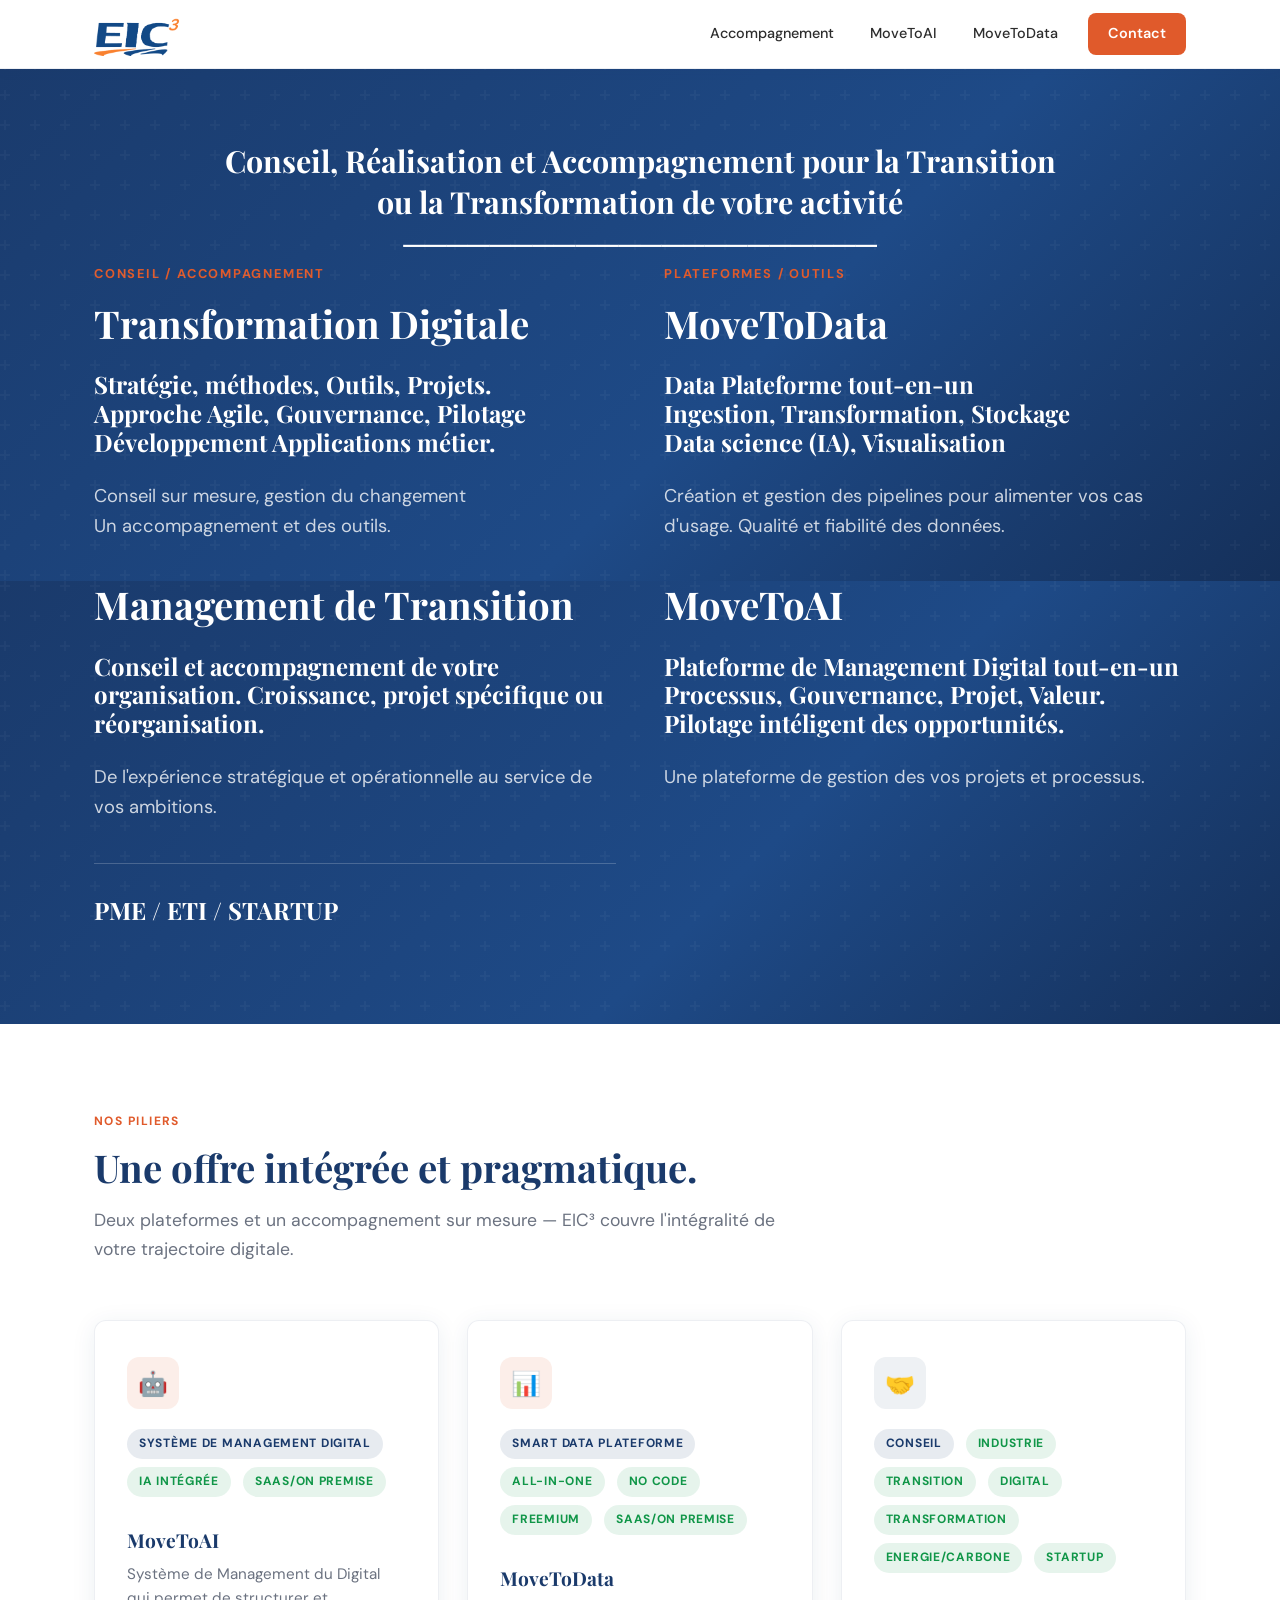
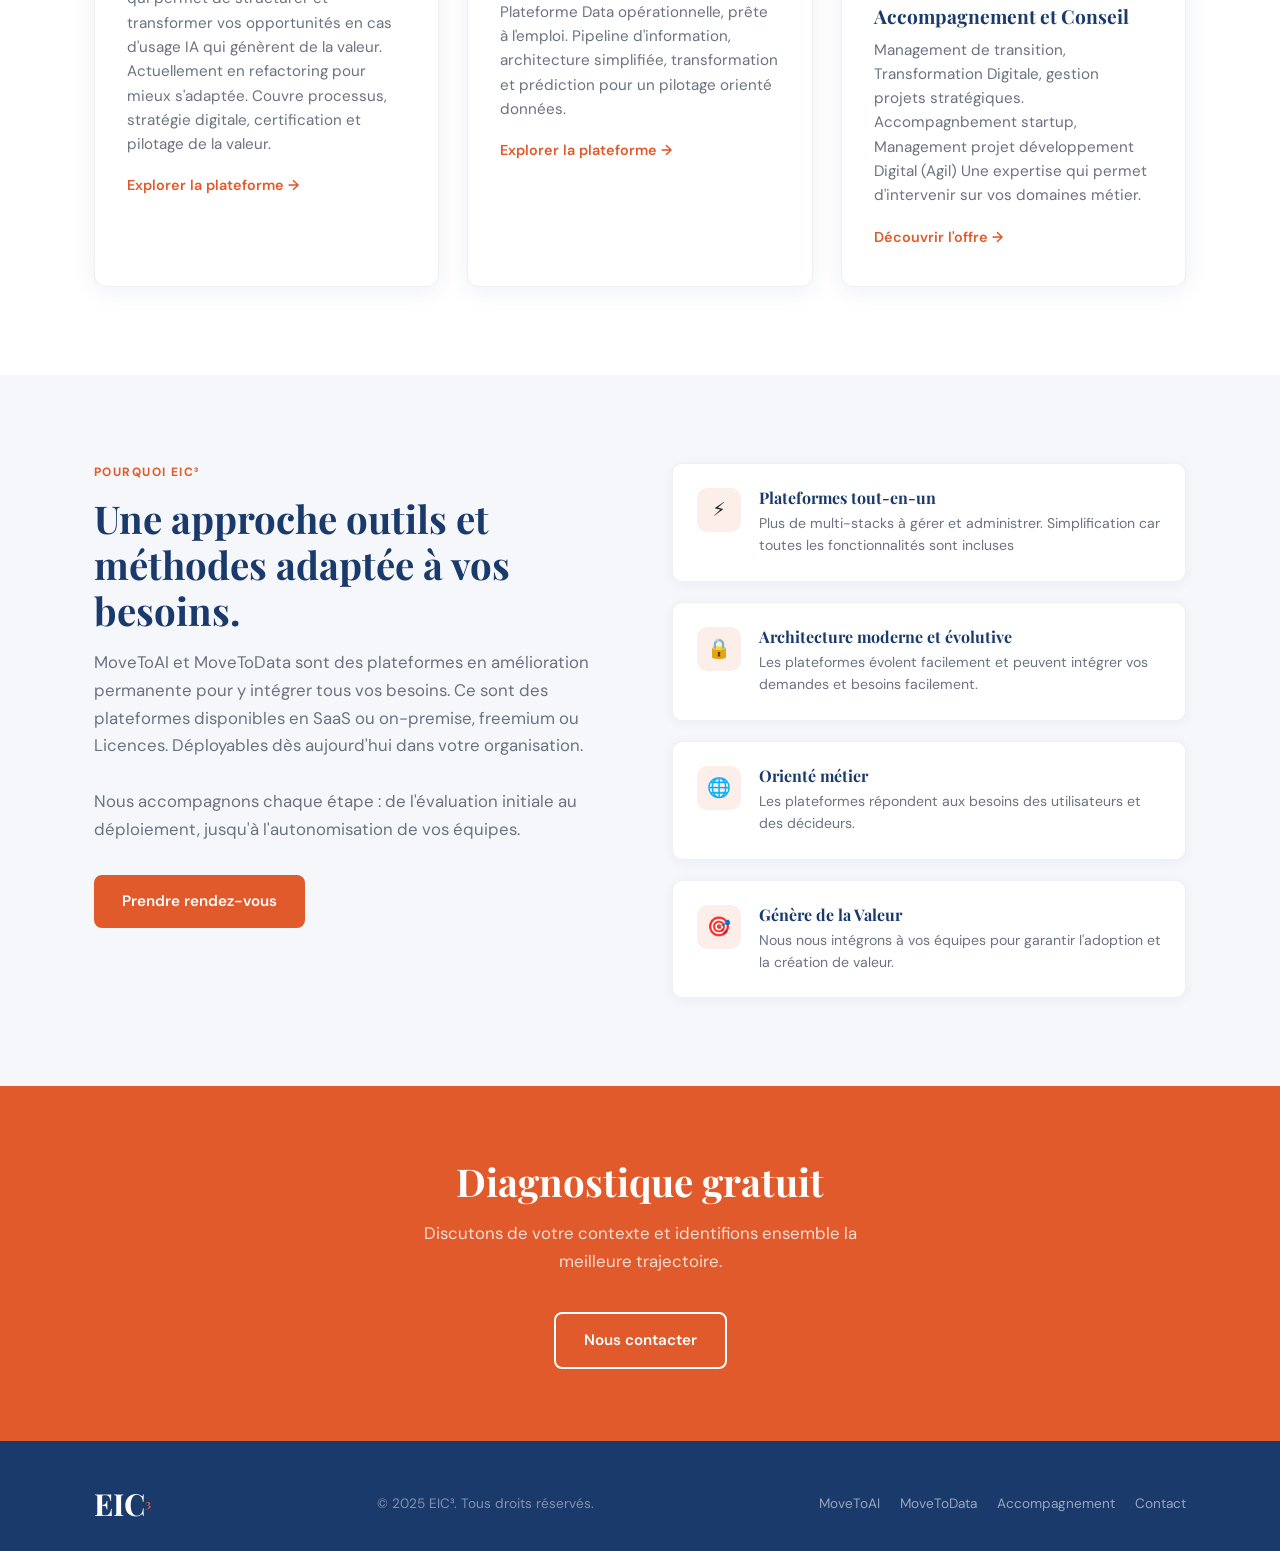
==== index.html @ 6950ce83 "page index finalisée & début accompagnement" ====
<!DOCTYPE html>
<html lang="fr">
<head>
  <meta charset="UTF-8" />
  <meta name="viewport" content="width=device-width, initial-scale=1.0" />
  <title>EIC³ — Conseil et outils en transformation digitale et Management de Transition</title>
  <meta name="description" content="EIC³ accompagne les entreprises dans leur transformation digitale grâce à ses plateformes métier MoveToAI et data MoveToData." />
  <link rel="preconnect" href="https://fonts.googleapis.com" />
  <link rel="preconnect" href="https://fonts.gstatic.com" crossorigin />
  <link href="https://fonts.googleapis.com/css2?family=Playfair+Display:wght@600;700&family=DM+Sans:wght@400;500;600;700&display=swap" rel="stylesheet" />
  <link rel="stylesheet" href="style.css" />
</head>
<body>

  <!-- ═══════════════════════════════════════════════════
       GRILLE DE LA PAGE  — règle de nommage dev mode :
         page . numéro-de-g-row (ordre DOM) . numéro-de-g-col
         colonne = 0 si seule sur la ligne, sinon 1, 2, 3…
       Ajouter un g-row ou un g-col renumérote automatiquement
       tous les suivants au prochain Ctrl+Shift+D.

       --g-align sur un .g-row (lignes multi-colonnes) contrôle
       l'alignement vertical des colonnes entre elles :
         center   = colonnes centrées
         start    = colonnes alignées en haut
         stretch  = colonnes étirées à hauteur égale (défaut)
  ══════════════════════════════════════════════════════ -->

  <!-- ── LIGNE 1 : Header (1 col) ───────────────────── -->
  <div class="g-row">
    <header class="header g-col" style="--g-w: 100">
      <div class="container header__inner">
          <a href="index.html" class="logo-wrap" aria-label="EIC³ accueil">
            <div class="logo">
              <img src="assets/logoeic3.png" alt="EIC³" class="logo__img" />
            </div>
          </a>
          <button class="hamburger" aria-label="Menu" aria-expanded="false">
            <span></span><span></span><span></span>
          </button>
          <nav class="nav" aria-label="Navigation principale">
            <a href="accompagnement.html" class="nav__link" data-page="accompagnement.html">Accompagnement</a>
            <a href="movetoai.html" class="nav__link" data-page="movetoai.html">MoveToAI</a>
            <a href="movetodata.html" class="nav__link" data-page="movetodata.html">MoveToData</a>
            <a href="contact.html" class="nav__link nav__cta" data-page="contact.html">Contact</a>
          </nav>
        </div>
    </header>
  </div>

  <!-- ── LIGNE 2 : Hero pretitre (1 col) ───────────────── -->
  <!-- g-row/g-col placés à l'intérieur du hero afin que le bloc
       commence après le padding-top:140px, bien en dessous du header fixe -->
  <section class="hero" style="padding-bottom: 0">
    <div class="g-row">
      <div class="g-col container" style="--g-w: 100">
        <h1 class="hero__pretitle">Conseil, Réalisation et Accompagnement pour la Transition <br>
          ou la Transformation de votre activité<br>
          ──────────────────────  </h1>
      </div>
    </div>

    <!-- ── LIGNE 3 : Hero (2 cols) ────────────────────── -->
    <div class="g-row g-row--flex" style="--g-align: stretch">
      <!-- index.3.1 — Texte principal hero  [--g-w = proportion en %, ex: 55 = 55%] -->
      <div class="g-col" style="--g-w: 50">
        <p class="hero__label">Conseil / Accompagnement</p>
        <h2 class="hero__title">
          Transformation Digitale<br>
        <h3 class="hero__title">
          Stratégie, méthodes, Outils, Projets.<br>
          Approche Agile, Gouvernance, Pilotage <br>
          Développement Applications métier.
        </h2>
        <p class="hero__lead">
          Conseil sur mesure, gestion du changement<br>
          Un accompagnement et des outils.
        </p>
      </div>
      <!-- index.3.2 — Colonne droite hero  [--g-w = proportion en %, ex: 45 = 45%] -->
      <div class="g-col" style="--g-w: 50">
        <p class="hero__label">Plateformes / Outils</p>
        <h2 class="hero__title">
          MoveToData<br>
        <h3 class="hero__title">
          Data Plateforme tout-en-un<br>
          Ingestion, Transformation, Stockage<br>
          Data science (IA), Visualisation <br>
        </h2>
        <p class="hero__lead">
          Création et gestion des pipelines pour alimenter vos cas d'usage. Qualité et fiabilité des données.
        </p>
      </div>
    </div>
    <!-- div class="hero__scroll" aria-hidden="true"></div -->
  </section>

  <!-- ── LIGNE 4 : Hero suite (2 cols) ─────────────────── -->
  <section class="hero" style="padding-top: 0">
    <div class="g-row g-row--flex" style="--g-align: stretch">
      <div class="g-col" style="--g-w: 50">
        <h2 class="hero__title">
          Management de Transition<br>
        <h3 class="hero__title">
          Conseil et accompagnement de votre organisation. 
          Croissance, projet spécifique ou réorganisation.
        </h2>
        <p class="hero__lead">
          De l'expérience stratégique et opérationnelle au service de vos ambitions.<br>
        </p>
        <div style="margin-top: 32px; padding-top: 32px; border-top: 1px solid rgba(255,255,255,0.2);">
          <h3 style="color: #ffffff; font-family: var(--font-heading);">PME / ETI / STARTUP</h3>
        </div>
      </div>
      <div class="g-col" style="--g-w: 50">
        <h2 class="hero__title">
          MoveToAI<br>
        <h3 class="hero__title">
          Plateforme de Management Digital tout-en-un<br>
          Processus, Gouvernance, Projet, Valeur.<br>
          Pilotage intéligent des opportunités.
        </h2>
        <p class="hero__lead">
          Une plateforme de gestion des vos projets et processus.
        </p>
      </div>
    </div>
  </section>

  <!-- ── Section Nos Piliers (fond blanc) ───────────── -->
  <section class="section">
    <div class="container">

      <!-- LIGNE 5 : Intro piliers (1 col) -->
      <div class="g-row">
        <div class="g-col" style="--g-w: 100">
          <p class="section-label">Nos piliers</p>
          <h2 class="section-title">Une offre intégrée et pragmatique.</h2>
          <p class="section-lead">
            Deux plateformes et un accompagnement sur mesure —
            EIC³ couvre l'intégralité de votre trajectoire digitale.
          </p>
        </div>
      </div>

      <!-- LIGNE 6 : Cards piliers (3 cols) -->
      <div class="cards cards--3 g-row" style="--g-align: stretch">
        <div class="card g-col" style="--g-w: 33">
          <div class="card__icon card__icon--orange">🤖</div>
          <div class="badges">
            <span class="badge badge--navy">Système de Management Digital</span>
            <span class="badge badge--green">IA intégrée</span>
            <span class="badge badge--green">SaaS/On Premise</span>
          </div>
          <h3 class="card__title">MoveToAI</h3>
          <p class="card__text">
            Système de Management du Digital qui permet de structurer et transformer vos opportunités en cas d'usage IA qui génèrent de la valeur.
            Actuellement en refactoring pour mieux s'adaptée.
            Couvre processus, stratégie digitale, certification et pilotage
            de la valeur.
          </p>
          <a href="movetoai.html" class="card__link">Explorer la plateforme →</a>
        </div>
        <div class="card g-col" style="--g-w: 33">
          <div class="card__icon card__icon--orange">📊</div>
          <div class="badges">
            <span class="badge badge--navy">Smart Data Plateforme</span>
            <span class="badge badge--green">All-In-One</span>
            <span class="badge badge--green">No code</span>
            <span class="badge badge--green">Freemium</span>
            <span class="badge badge--green">SaaS/On Premise</span>
          </div>
          <h3 class="card__title">MoveToData</h3>
          <p class="card__text">
            Plateforme Data opérationnelle, prête à l'emploi.
            Pipeline d'information, architecture simplifiée, transformation
            et prédiction pour un pilotage orienté données.
          </p>
          <a href="movetodata.html" class="card__link">Explorer la plateforme →</a>
        </div>
        <div class="card g-col" style="--g-w: 33">
          <div class="card__icon">🤝</div>
          <div class="badges">
            <span class="badge badge--navy">Conseil</span>
            <span class="badge badge--green">Industrie</span>
            <span class="badge badge--green">Transition</span>
            <span class="badge badge--green">Digital</span>
             <span class="badge badge--green">Transformation</span>
            <span class="badge badge--green">Energie/Carbone</span>
            <span class="badge badge--green">Startup</span>
          </div>
          <h3 class="card__title">Accompagnement et Conseil</h3>
          <p class="card__text">
            Management de transition, Transformation Digitale, gestion projets stratégiques.
            Accompagnbement startup, Management projet développement Digital (Agil)
            Une expertise qui permet d'intervenir sur vos domaines métier.
          </p>
          <a href="accompagnement.html" class="card__link">Découvrir l'offre →</a>
        </div>
      </div>

    </div>
  </section>

  <!-- ── Section Pourquoi EIC³ (fond clair) ─────────── -->
  <section class="section section--light">
    <div class="container">

      <!-- LIGNE 7 : Pourquoi (2 cols) -->
      <div class="two-col g-row" style="--g-align: start">
        <div class="g-col" style="--g-w: 50">
          <p class="section-label">Pourquoi EIC³</p>
          <h2 class="section-title">Une approche outils et méthodes adaptée à vos besoins.</h2>
          <p style="color:var(--color-muted); margin-bottom: 28px; font-size:1.05rem;">
            MoveToAI et MoveToData sont des plateformes en amélioration permanente pour y intégrer tous vos besoins.
            Ce sont des plateformes disponibles en SaaS ou on-premise, freemium ou Licences.
            Déployables dès aujourd'hui dans votre organisation.
          </p>
          <p style="color:var(--color-muted); margin-bottom: 32px; font-size:1.05rem;">
            Nous accompagnons chaque étape : de l'évaluation initiale
            au déploiement, jusqu'à l'autonomisation de vos équipes.
          </p>
          <a href="contact.html" class="btn btn--primary">Prendre rendez-vous</a>
        </div>
        <div class="feature-list g-col" style="grid-template-columns:1fr; --g-w: 50">
          <div class="feature">
            <div class="feature__icon">⚡</div>
            <div class="feature__body">
              <h4>Plateformes tout-en-un</h4>
              <p>Plus de multi-stacks à gérer et administrer. Simplification car toutes les fonctionnalités sont incluses</p>
            </div>
          </div>
          <div class="feature">
            <div class="feature__icon">🔒</div>
            <div class="feature__body">
              <h4>Architecture moderne et évolutive</h4>
              <p>Les plateformes évolent facilement et peuvent intégrer vos demandes et besoins facilement.</p>
            </div>
          </div>
          <div class="feature">
            <div class="feature__icon">🌐</div>
            <div class="feature__body">
              <h4>Orienté métier</h4>
              <p>Les plateformes répondent aux besoins des utilisateurs et des décideurs.</p>
            </div>
          </div>
          <div class="feature">
            <div class="feature__icon">🎯</div>
            <div class="feature__body">
              <h4>Génère de la Valeur</h4>
              <p>Nous nous intégrons à vos équipes pour garantir l'adoption et la création de valeur.</p>
            </div>
          </div>
        </div>
      </div>

    </div>
  </section>

  <!-- ── LIGNE 9 : CTA (1 col) ──────────────────────── -->
  <div class="g-row cta-band">
    <div class="container text-center">
      <div class="g-col" style="--g-w: 100">
        <h2 style="color:var(--color-white); margin-bottom:16px;">Diagnostique gratuit</h2>
        <p style="color:rgba(255,255,255,0.8); max-width:500px; margin: 0 auto 36px; font-size:1.05rem;">
          Discutons de votre contexte et identifions ensemble la meilleure trajectoire.
        </p>
        <a href="contact.html" class="btn btn--outline-white">Nous contacter</a>
      </div>
    </div>
  </div>

  <!-- ── LIGNE 10 : Footer (1 col) ──────────────────── -->
  <!-- g-col sur footer.footer directement : getEffectiveBg remonte
       jusqu'au background navy → encadrement blanc correct -->
  <div class="g-row">
    <footer class="footer g-col" style="--g-w: 100">
      <div class="container footer__inner">
        <div class="logo footer__logo">
          <span class="logo__eic">EIC</span><span class="logo__cube">³</span>
        </div>
        <p class="footer__copy">© 2025 EIC³. Tous droits réservés.</p>
        <div class="footer__links">
          <a href="movetoai.html">MoveToAI</a>
          <a href="movetodata.html">MoveToData</a>
          <a href="accompagnement.html">Accompagnement</a>
          <a href="contact.html">Contact</a>
        </div>
      </div>
    </footer>
  </div>

  <script src="assets/js/main.js"></script>

  <!-- DEV MODE — Ctrl+Shift+D -->
  <script>
  (function () {
    /* Blocs = tous les .g-col  |  Lignes = tous les .g-row (ordre DOM)
       Nommage : page . indexLigne . indexColonne
         indexLigne  = position du .g-row parent parmi tous les .g-row du document (1-based)
         indexColonne = 0 si seul dans le .g-row, sinon 1-based de gauche à droite
       Ajouter un .g-row ou .g-col dans le HTML renumérote automatiquement la suite. */

    var devMode  = false;
    var modified = [];

    /* --- Luminance du fond effectif (remonte le DOM si transparent) --- */
    function getEffectiveBg(el) {
      var node = el;
      while (node && node !== document.documentElement) {
        var bg = getComputedStyle(node).backgroundColor;
        if (bg && bg !== 'rgba(0, 0, 0, 0)' && bg !== 'transparent') return bg;
        node = node.parentElement;
      }
      return 'rgb(255,255,255)';
    }
    function luminance(bg) {
      var m = bg.match(/\d+/g);
      if (!m) return 1;
      var f = function(c) { c /= 255; return c <= 0.03928 ? c / 12.92 : Math.pow((c + 0.055) / 1.055, 2.4); };
      return 0.2126 * f(+m[0]) + 0.7152 * f(+m[1]) + 0.0722 * f(+m[2]);
    }

    /* --- Trouver le .g-row ancêtre le plus proche --- */
    function nearestGRow(el) {
      var node = el.parentElement;
      while (node) {
        if (node.classList && node.classList.contains('g-row')) return node;
        node = node.parentElement;
      }
      return null;
    }

    /* --- Enable --- */
    function enable() {
      var pageName = (location.pathname.split('/').pop() || 'index').replace(/\.html?$/i, '') || 'index';

      /* Index de chaque .g-row dans l'ordre DOM (1-based) */
      var rowIndex = new Map();
      document.querySelectorAll('.g-row').forEach(function (row, i) {
        rowIndex.set(row, i + 1);
      });

      /* Collecter tous les .g-col avec leur position absolue */
      var cols = Array.from(document.querySelectorAll('.g-col')).map(function (el) {
        var rect   = el.getBoundingClientRect();
        var fixed  = getComputedStyle(el).position === 'fixed';
        return {
          el:      el,
          absTop:  Math.round(rect.top  + (fixed ? 0 : window.pageYOffset)),
          absLeft: Math.round(rect.left + (fixed ? 0 : window.pageXOffset)),
          rowEl:   nearestGRow(el)
        };
      });

      /* Grouper les cols par .g-row */
      var byRow = new Map();
      cols.forEach(function (col) {
        var key = col.rowEl;
        if (!byRow.has(key)) byRow.set(key, []);
        byRow.get(key).push(col);
      });

      /* Attribuer les noms */
      byRow.forEach(function (group, rowEl) {
        var ri = rowEl ? (rowIndex.get(rowEl) || 0) : 0;
        group.sort(function (a, b) { return a.absLeft - b.absLeft || a.absTop - b.absTop; });
        var single = group.length === 1;
        group.forEach(function (col, ci) {
          col.devName = pageName + '.' + ri + '.' + (single ? '0' : ci + 1);
        });
      });

      /* Rendre chaque bloc */
      cols.forEach(function (col) {
        var el    = col.el;
        var color = luminance(getEffectiveBg(el)) > 0.35 ? '#000000' : '#ffffff';

        var oldPos = getComputedStyle(el).position;
        if (oldPos === 'static') el.style.position = 'relative';
        el.style.outline       = '2px solid ' + color;
        el.style.outlineOffset = '-1px';

        function mkLabel(text, extra) {
          var d = document.createElement('div');
          d.className = '__dev-overlay';
          d.textContent = text;
          d.style.cssText =
            'position:absolute;z-index:99999;font:bold 10px/1.3 monospace;' +
            'color:' + color + ';pointer-events:none;white-space:nowrap;background:transparent;' + extra;
          el.appendChild(d);
        }

        mkLabel('x:' + col.absLeft + '  y:' + col.absTop, 'top:2px;left:4px;');
        mkLabel(col.devName, 'top:16px;left:50%;transform:translateX(-50%);');

        modified.push({ el: el, oldPos: oldPos });
      });

      /* Badge indicateur */
      var ind = document.createElement('div');
      ind.id = '__dev-badge';
      ind.textContent = '⚙ DEV MODE  —  Ctrl+Shift+D pour quitter';
      ind.style.cssText =
        'position:fixed;bottom:14px;right:14px;z-index:999999;' +
        'background:#111;color:#fff;font:12px/1 monospace;' +
        'padding:7px 14px;border-radius:5px;pointer-events:none;' +
        'box-shadow:0 2px 8px rgba(0,0,0,.4);';
      document.body.appendChild(ind);
      devMode = true;
    }

    /* --- Disable --- */
    function disable() {
      document.querySelectorAll('.__dev-overlay').forEach(function (d) { d.remove(); });
      var badge = document.getElementById('__dev-badge');
      if (badge) badge.remove();
      modified.forEach(function (item) {
        item.el.style.outline       = '';
        item.el.style.outlineOffset = '';
        if (item.oldPos === 'static') item.el.style.position = '';
      });
      modified = [];
      devMode = false;
    }

    /* --- Raccourci Ctrl+Shift+D --- */
    document.addEventListener('keydown', function (e) {
      if (e.ctrlKey && e.shiftKey && (e.key === 'D' || e.key === 'd')) {
        e.preventDefault();
        devMode ? disable() : enable();
      }
    });
  })();
  </script>
</body>
</html>
---- style.css ----
/* ===== VARIABLES ===== */
:root {
  --color-navy: #1A3A6B;
  --color-orange: #E05A2B;
  --color-white: #FFFFFF;
  --color-light: #F5F7FA;
  --color-text: #2C2C2C;
  --color-muted: #6B7280;
  --font-heading: 'Playfair Display', Georgia, serif;
  --font-body: 'DM Sans', system-ui, sans-serif;
  --radius: 8px;
  --shadow: 0 4px 24px rgba(26,58,107,0.08);
  --shadow-hover: 0 8px 40px rgba(26,58,107,0.14);
  --transition: 0.25s ease;
  --max-width: 1140px;
}

/* ===== RESET ===== */
*, *::before, *::after { box-sizing: border-box; margin: 0; padding: 0; }
html { scroll-behavior: smooth; }
body {
  font-family: var(--font-body);
  color: var(--color-text);
  background: var(--color-white);
  line-height: 1.65;
  font-size: 16px;
  opacity: 0;
  animation: fadeIn 0.5s ease forwards;
}
@keyframes fadeIn { to { opacity: 1; } }
img { max-width: 100%; display: block; }
a { color: inherit; text-decoration: none; }
ul { list-style: none; }

/* ===== TYPOGRAPHY ===== */
h1, h2, h3, h4 {
  font-family: var(--font-heading);
  color: var(--color-navy);
  line-height: 1.2;
}
h1 { font-size: clamp(2rem, 5vw, 3.2rem); }
h2 { font-size: clamp(1.6rem, 3.5vw, 2.4rem); }
h3 { font-size: clamp(1.15rem, 2vw, 1.5rem); }
p { color: var(--color-text); }

/* ===== LAYOUT ===== */
.container { max-width: var(--max-width); margin: 0 auto; padding: 0 24px; }
.section { padding: 88px 0; }
.section--light { background: var(--color-light); }
.section-label {
  font-family: var(--font-body);
  font-size: 0.75rem;
  font-weight: 700;
  letter-spacing: 0.12em;
  text-transform: uppercase;
  color: var(--color-orange);
  margin-bottom: 12px;
}
.section-title { margin-bottom: 16px; }
.section-lead {
  font-size: 1.1rem;
  color: var(--color-muted);
  max-width: 700px;
  margin-bottom: 56px;
}

/* ===== HEADER / NAV ===== */
.header {
  position: fixed;
  top: 0; left: 0; right: 0;
  z-index: 100;
  background: var(--color-white);
  border-bottom: 1px solid rgba(26,58,107,0.08);
  box-shadow: 0 2px 12px rgba(26,58,107,0.06);
}
.header__inner {
  display: flex;
  align-items: center;
  justify-content: space-between;
  height: 68px;
}
/* Logo */
.logo {
  display: flex;
  align-items: baseline;
  gap: 0;
  font-family: var(--font-heading);
  font-size: 1.9rem;
  font-weight: 700;
  line-height: 1;
  text-decoration: none;
}
.logo__eic { color: var(--color-navy); }
.logo__cube { color: var(--color-orange); font-size: 1.15rem; vertical-align: super; }
.logo__swoosh {
  display: block;
  width: 60px;
  height: 8px;
  margin-top: -2px;
  margin-left: 2px;
  background: var(--color-orange);
  border-radius: 0 0 50% 0;
  clip-path: polygon(0 60%, 45% 0%, 70% 40%, 100% 0%, 100% 100%, 0 100%);
  opacity: 0.85;
}
.logo-wrap { display: flex; flex-direction: column; }
.logo__img { display: block; height: 44px; width: auto; }

/* Nav */
.nav { display: flex; align-items: center; gap: 8px; }
.nav__link {
  font-size: 0.9rem;
  font-weight: 500;
  color: var(--color-text);
  padding: 8px 14px;
  border-radius: var(--radius);
  transition: color var(--transition), background var(--transition);
}
.nav__link:hover { color: var(--color-navy); background: var(--color-light); }
.nav__link.active { color: var(--color-navy); font-weight: 700; }
.nav__cta {
  margin-left: 8px;
  background: var(--color-orange);
  color: var(--color-white) !important;
  padding: 9px 20px !important;
  border-radius: var(--radius);
  font-weight: 600;
  transition: background var(--transition), transform var(--transition);
}
.nav__cta:hover { background: #c44d22; transform: translateY(-1px); }

/* Hamburger */
.hamburger {
  display: none;
  flex-direction: column;
  gap: 5px;
  cursor: pointer;
  padding: 6px;
  background: none;
  border: none;
}
.hamburger span {
  display: block;
  width: 24px; height: 2px;
  background: var(--color-navy);
  border-radius: 2px;
  transition: var(--transition);
}
.hamburger.open span:nth-child(1) { transform: translateY(7px) rotate(45deg); }
.hamburger.open span:nth-child(2) { opacity: 0; }
.hamburger.open span:nth-child(3) { transform: translateY(-7px) rotate(-45deg); }

/* ===== BUTTONS ===== */
.btn {
  display: inline-block;
  font-family: var(--font-body);
  font-weight: 600;
  font-size: 0.95rem;
  padding: 14px 28px;
  border-radius: var(--radius);
  cursor: pointer;
  border: none;
  transition: background var(--transition), transform var(--transition), box-shadow var(--transition);
  text-align: center;
}
.btn--primary {
  background: var(--color-orange);
  color: var(--color-white);
}
.btn--primary:hover { background: #c44d22; transform: translateY(-2px); box-shadow: 0 6px 20px rgba(224,90,43,0.3); }
.btn--outline {
  background: transparent;
  color: var(--color-navy);
  border: 2px solid var(--color-navy);
}
.btn--outline:hover { background: var(--color-navy); color: var(--color-white); transform: translateY(-2px); }
.btn--outline-white {
  background: transparent;
  color: var(--color-white);
  border: 2px solid var(--color-white);
}
.btn--outline-white:hover { background: var(--color-white); color: var(--color-navy); transform: translateY(-2px); }
.btn-group { display: flex; flex-wrap: wrap; gap: 14px; align-items: center; }

/* ===== BADGES ===== */
.badge {
  display: inline-block;
  font-size: 0.75rem;
  font-weight: 700;
  letter-spacing: 0.06em;
  text-transform: uppercase;
  padding: 5px 12px;
  border-radius: 100px;
  margin-right: 8px;
  margin-bottom: 8px;
}
.badge--orange { background: rgba(224,90,43,0.12); color: var(--color-orange); }
.badge--navy { background: rgba(26,58,107,0.1); color: var(--color-navy); }
.badge--green { background: rgba(16,150,72,0.1); color: #109648; }
.badges { margin-bottom: 24px; }

/* ===== HERO ===== */
.hero {
  padding-top: 140px;
  padding-bottom: 100px;
  background: linear-gradient(135deg, var(--color-navy) 0%, #1e4a87 60%, #15305a 100%);
  position: relative;
  overflow: hidden;
}
.hero::before {
  content: '';
  position: absolute;
  inset: 0;
  background: url("data:image/svg+xml,%3Csvg width='60' height='60' viewBox='0 0 60 60' xmlns='http://www.w3.org/2000/svg'%3E%3Cg fill='none' fill-rule='evenodd'%3E%3Cg fill='%23ffffff' fill-opacity='0.03'%3E%3Cpath d='M36 34v-4h-2v4h-4v2h4v4h2v-4h4v-2h-4zm0-30V0h-2v4h-4v2h4v4h2V6h4V4h-4zM6 34v-4H4v4H0v2h4v4h2v-4h4v-2H6zM6 4V0H4v4H0v2h4v4h2V6h4V4H6z'/%3E%3C/g%3E%3C/g%3E%3C/svg%3E");
}
.hero__label {
  font-size: 0.8rem;
  font-weight: 700;
  letter-spacing: 0.14em;
  text-transform: uppercase;
  color: var(--color-orange);
  margin-bottom: 16px;
}
.hero__pretitle {
  color: var(--color-white);
  font-family: var(--font-heading);
  font-weight: 700;
  font-size: clamp(1.3rem, 2.4vw, 1.9rem);
  line-height: 1.35;
  text-align: center;
}
.hero__label1 {
  font-size: 0.8rem;
  font-weight: 700;
  letter-spacing: 0.14em;
  text-transform: uppercase;
  color: var(--color-white);
  margin-bottom: 16px;
}
.hero__title {
  color: var(--color-white);
  margin-bottom: 24px;
  max-width: 900px;
}
.hero__title2 {
  color: var(--color-white);
  margin-bottom: 24px;
  max-width: 900px;
}
.hero__title span { color: var(--color-orange); }
.hero__lead {
  font-size: 1.15rem;
  color: rgba(255,255,255,0.78);
  max-width: 700px;
  margin-bottom: 40px;
}
.hero__scroll {
  position: absolute;
  bottom: 32px;
  left: 50%;
  transform: translateX(-50%);
  display: flex;
  flex-direction: column;
  align-items: center;
  gap: 8px;
  color: rgba(255,255,255,0.4);
  font-size: 0.75rem;
  letter-spacing: 0.1em;
  text-transform: uppercase;
}
.hero__scroll::after {
  content: '';
  width: 1px;
  height: 32px;
  background: rgba(255,255,255,0.25);
  animation: scrollPulse 1.8s ease-in-out infinite;
}
@keyframes scrollPulse { 0%,100% { opacity: 0.3; } 50% { opacity: 1; } }

/* ===== PAGE HERO (inner pages) ===== */
.page-hero {
  padding-top: 130px;
  padding-bottom: 72px;
  background: linear-gradient(135deg, var(--color-navy) 0%, #1e4a87 100%);
}
.page-hero__title { color: var(--color-white); margin-bottom: 16px; }
.page-hero__lead { color: rgba(255,255,255,0.75); font-size: 1.1rem; max-width: 580px; }

/* ===== CARDS ===== */
.cards { display: grid; gap: 28px; }
.cards--3 { grid-template-columns: repeat(auto-fit, minmax(280px, 1fr)); }
.cards--2 { grid-template-columns: repeat(auto-fit, minmax(320px, 1fr)); }
.cards--4 { grid-template-columns: repeat(auto-fit, minmax(230px, 1fr)); }

.card {
  background: var(--color-white);
  border: 1px solid rgba(26,58,107,0.08);
  border-radius: 12px;
  padding: 36px 32px;
  box-shadow: var(--shadow);
  transition: box-shadow var(--transition), transform var(--transition), border-color var(--transition);
}
.card:hover { box-shadow: var(--shadow-hover); transform: translateY(-4px); border-color: rgba(224,90,43,0.2); }
.card__icon {
  width: 52px; height: 52px;
  background: rgba(26,58,107,0.07);
  border-radius: 12px;
  display: flex; align-items: center; justify-content: center;
  font-size: 1.5rem;
  margin-bottom: 20px;
}
.card__icon--orange { background: rgba(224,90,43,0.1); }
.card__title { font-family: var(--font-heading); font-size: 1.2rem; color: var(--color-navy); margin-bottom: 10px; }
.card__text { color: var(--color-muted); font-size: 0.95rem; line-height: 1.6; }
.card__link {
  display: inline-flex;
  align-items: center;
  gap: 6px;
  margin-top: 18px;
  font-weight: 600;
  font-size: 0.9rem;
  color: var(--color-orange);
  transition: gap var(--transition);
}
.card__link:hover { gap: 10px; }

/* Feature card (icon left) */
.feature-list { display: grid; gap: 20px; grid-template-columns: repeat(auto-fit, minmax(260px, 1fr)); }
.feature {
  display: flex;
  gap: 18px;
  padding: 24px;
  background: var(--color-white);
  border-radius: 10px;
  border: 1px solid rgba(26,58,107,0.07);
  box-shadow: 0 2px 12px rgba(26,58,107,0.05);
  transition: box-shadow var(--transition), transform var(--transition);
}
.feature:hover { box-shadow: var(--shadow); transform: translateY(-2px); }
.feature__icon {
  flex-shrink: 0;
  width: 44px; height: 44px;
  background: rgba(224,90,43,0.1);
  border-radius: 10px;
  display: flex; align-items: center; justify-content: center;
  font-size: 1.2rem;
}
.feature__body h4 { font-family: var(--font-heading); color: var(--color-navy); margin-bottom: 6px; font-size: 1rem; }
.feature__body p { font-size: 0.88rem; color: var(--color-muted); line-height: 1.55; }

/* ===== OPEN SOURCE BAND ===== */
.oss-band {
  background: var(--color-navy);
  padding: 64px 0;
}
.oss-band__inner { display: flex; align-items: var(--g-align, center); justify-content: space-between; gap: 40px; flex-wrap: wrap; }
.oss-band h2 { color: var(--color-white); margin-bottom: 12px; }
.oss-band p { color: rgba(255,255,255,0.7); max-width: 520px; }
.oss-band__actions { display: flex; gap: 14px; flex-wrap: wrap; flex-shrink: 0; }

/* ===== PATENT STRIP ===== */
.patent-strip {
  background: var(--color-light);
  padding: 48px 0;
}
.patent-strip__inner { display: flex; align-items: var(--g-align, center); gap: 32px; flex-wrap: wrap; }
.patent-strip__icon { font-size: 2.4rem; flex-shrink: 0; }
.patent-strip__text h3 { color: var(--color-navy); margin-bottom: 6px; }
.patent-strip__text p { color: var(--color-muted); font-size: 0.95rem; }

/* ===== CONTACT FORM ===== */
.form-grid { display: grid; grid-template-columns: 1fr 1fr; gap: 20px; }
.form-group { display: flex; flex-direction: column; gap: 6px; }
.form-group--full { grid-column: 1 / -1; }
label { font-size: 0.85rem; font-weight: 600; color: var(--color-navy); }
input, select, textarea {
  font-family: var(--font-body);
  font-size: 0.95rem;
  color: var(--color-text);
  background: var(--color-white);
  border: 1.5px solid rgba(26,58,107,0.18);
  border-radius: var(--radius);
  padding: 12px 16px;
  transition: border-color var(--transition), box-shadow var(--transition);
  outline: none;
  width: 100%;
}
input:focus, select:focus, textarea:focus {
  border-color: var(--color-navy);
  box-shadow: 0 0 0 3px rgba(26,58,107,0.1);
}
input.error, select.error, textarea.error { border-color: #e53e3e; }
.field-error { font-size: 0.8rem; color: #e53e3e; margin-top: 4px; display: none; }
textarea { resize: vertical; min-height: 140px; }
.form-success {
  display: none;
  background: rgba(16,150,72,0.08);
  border: 1px solid rgba(16,150,72,0.25);
  border-radius: var(--radius);
  padding: 20px 24px;
  color: #109648;
  font-weight: 600;
  margin-top: 20px;
  text-align: center;
}

/* Contact info */
.contact-info { display: flex; flex-direction: column; gap: 20px; }
.contact-item { display: flex; gap: 16px; align-items: flex-start; }
.contact-item__icon {
  width: 44px; height: 44px;
  background: rgba(224,90,43,0.1);
  border-radius: 10px;
  display: flex; align-items: center; justify-content: center;
  font-size: 1.1rem;
  flex-shrink: 0;
}
.contact-item__label { font-size: 0.8rem; font-weight: 700; text-transform: uppercase; letter-spacing: 0.08em; color: var(--color-muted); margin-bottom: 4px; }
.contact-item__value { font-size: 1rem; color: var(--color-navy); font-weight: 500; }

/* ===== TWO-COL LAYOUT ===== */
.two-col { display: grid; grid-template-columns: 1fr 1fr; gap: 64px; align-items: var(--g-align, start); }
.two-col--contact { gap: 80px; }

/* ===== STATS BAR ===== */
.stats { display: flex; flex-wrap: wrap; gap: 0; align-items: var(--g-align, stretch); }
.stat {
  flex: 1;
  min-width: 160px;
  padding: 32px 24px;
  border-right: 1px solid rgba(255,255,255,0.12);
  text-align: center;
}
.stat:last-child { border-right: none; }
.stat__num {
  font-family: var(--font-heading);
  font-size: 2.4rem;
  color: var(--color-white);
  display: block;
  line-height: 1;
  margin-bottom: 8px;
}
.stat__num span { color: var(--color-orange); }
.stat__label { font-size: 0.85rem; color: rgba(255,255,255,0.6); }
.stats-band { background: var(--color-navy); }

/* ===== DIVIDER ===== */
.divider { height: 1px; background: rgba(26,58,107,0.08); margin: 0; }

/* ===== FOOTER ===== */
.footer {
  background: var(--color-navy);
  padding: 48px 0 32px;
}
.footer__inner {
  display: flex;
  align-items: center;
  justify-content: space-between;
  flex-wrap: wrap;
  gap: 20px;
}
.footer__logo .logo__eic { color: var(--color-white); }
.footer__copy { font-size: 0.85rem; color: rgba(255,255,255,0.45); }
.footer__links { display: flex; gap: 20px; }
.footer__links a { font-size: 0.85rem; color: rgba(255,255,255,0.55); transition: color var(--transition); }
.footer__links a:hover { color: var(--color-orange); }

/* ===== GRID LAYOUT SYSTEM ===== */
.g-row { width: 100%; }

/* --g-w sur un g-col contrôle sa proportion de largeur (valeur sans unité).
   Fonctionne comme un % : --g-w:60 + --g-w:40 donne 60 % / 40 %.
   Sans valeur, flex:1 partage équitablement l'espace disponible. */
.g-col {
  min-width: 0;
  flex: var(--g-w, 1) 1 0%;
}

/* ── g-row--flex : conteneur flex autonome (hero à 2 cols, etc.) ── */
.g-row--flex {
  display: flex;
  flex-wrap: wrap;
  align-items: var(--g-align, center);
  gap: 48px;
  max-width: var(--max-width);
  margin: 0 auto;
  padding: 0 24px;
}
.g-row--flex > .g-col { min-width: 200px; }

/* ── Conversion grid → flex pour les g-row portant une classe CSS grid ──
   Seuls les éléments combinant .g-row + .cards/.two-col sont affectés.
   Les usages sans .g-row conservent leur comportement grid d'origine. */
.cards.g-row   { display: flex; flex-wrap: wrap; align-items: var(--g-align, stretch); }
.two-col.g-row { display: flex; flex-wrap: wrap; }
/* min-width responsive par variante (équivalent du minmax grid) */
.cards--3.g-row > .g-col { min-width: 280px; }
.cards--2.g-row > .g-col { min-width: 320px; }
.cards--4.g-row > .g-col { min-width: 230px; }
.two-col.g-row  > .g-col { min-width: 300px; }

/* Bande CTA (remplace l'inline style) */
.cta-band { background: var(--color-orange); padding: 72px 0; }

/* ===== UTILITY ===== */
.text-center { text-align: center; }
.text-center .section-lead { margin-left: auto; margin-right: auto; }
.mb-0 { margin-bottom: 0; }
.mt-8 { margin-top: 8px; }
.mt-16 { margin-top: 16px; }
.mt-32 { margin-top: 32px; }
.mt-48 { margin-top: 48px; }
.color-orange { color: var(--color-orange); }

/* ===== MOBILE NAV ===== */
@media (max-width: 768px) {
  .hamburger { display: flex; }
  .nav {
    display: none;
    flex-direction: column;
    position: absolute;
    top: 68px; left: 0; right: 0;
    background: var(--color-white);
    padding: 16px 24px 24px;
    border-bottom: 1px solid rgba(26,58,107,0.1);
    box-shadow: 0 8px 24px rgba(26,58,107,0.1);
    gap: 4px;
  }
  .nav.open { display: flex; }
  .nav__link { width: 100%; }
  .nav__cta { margin-left: 0; text-align: center; }
  .two-col { grid-template-columns: 1fr; gap: 40px; }
  .form-grid { grid-template-columns: 1fr; }
  .form-group--full { grid-column: 1; }
  .oss-band__inner { flex-direction: column; }
  .stats { flex-direction: column; }
  .stat { border-right: none; border-bottom: 1px solid rgba(255,255,255,0.1); }
  .stat:last-child { border-bottom: none; }
  .footer__inner { flex-direction: column; text-align: center; }
  .footer__links { justify-content: center; }
}

@media (max-width: 480px) {
  .section { padding: 64px 0; }
  .btn { padding: 12px 22px; font-size: 0.9rem; }
  .card { padding: 28px 22px; }
}
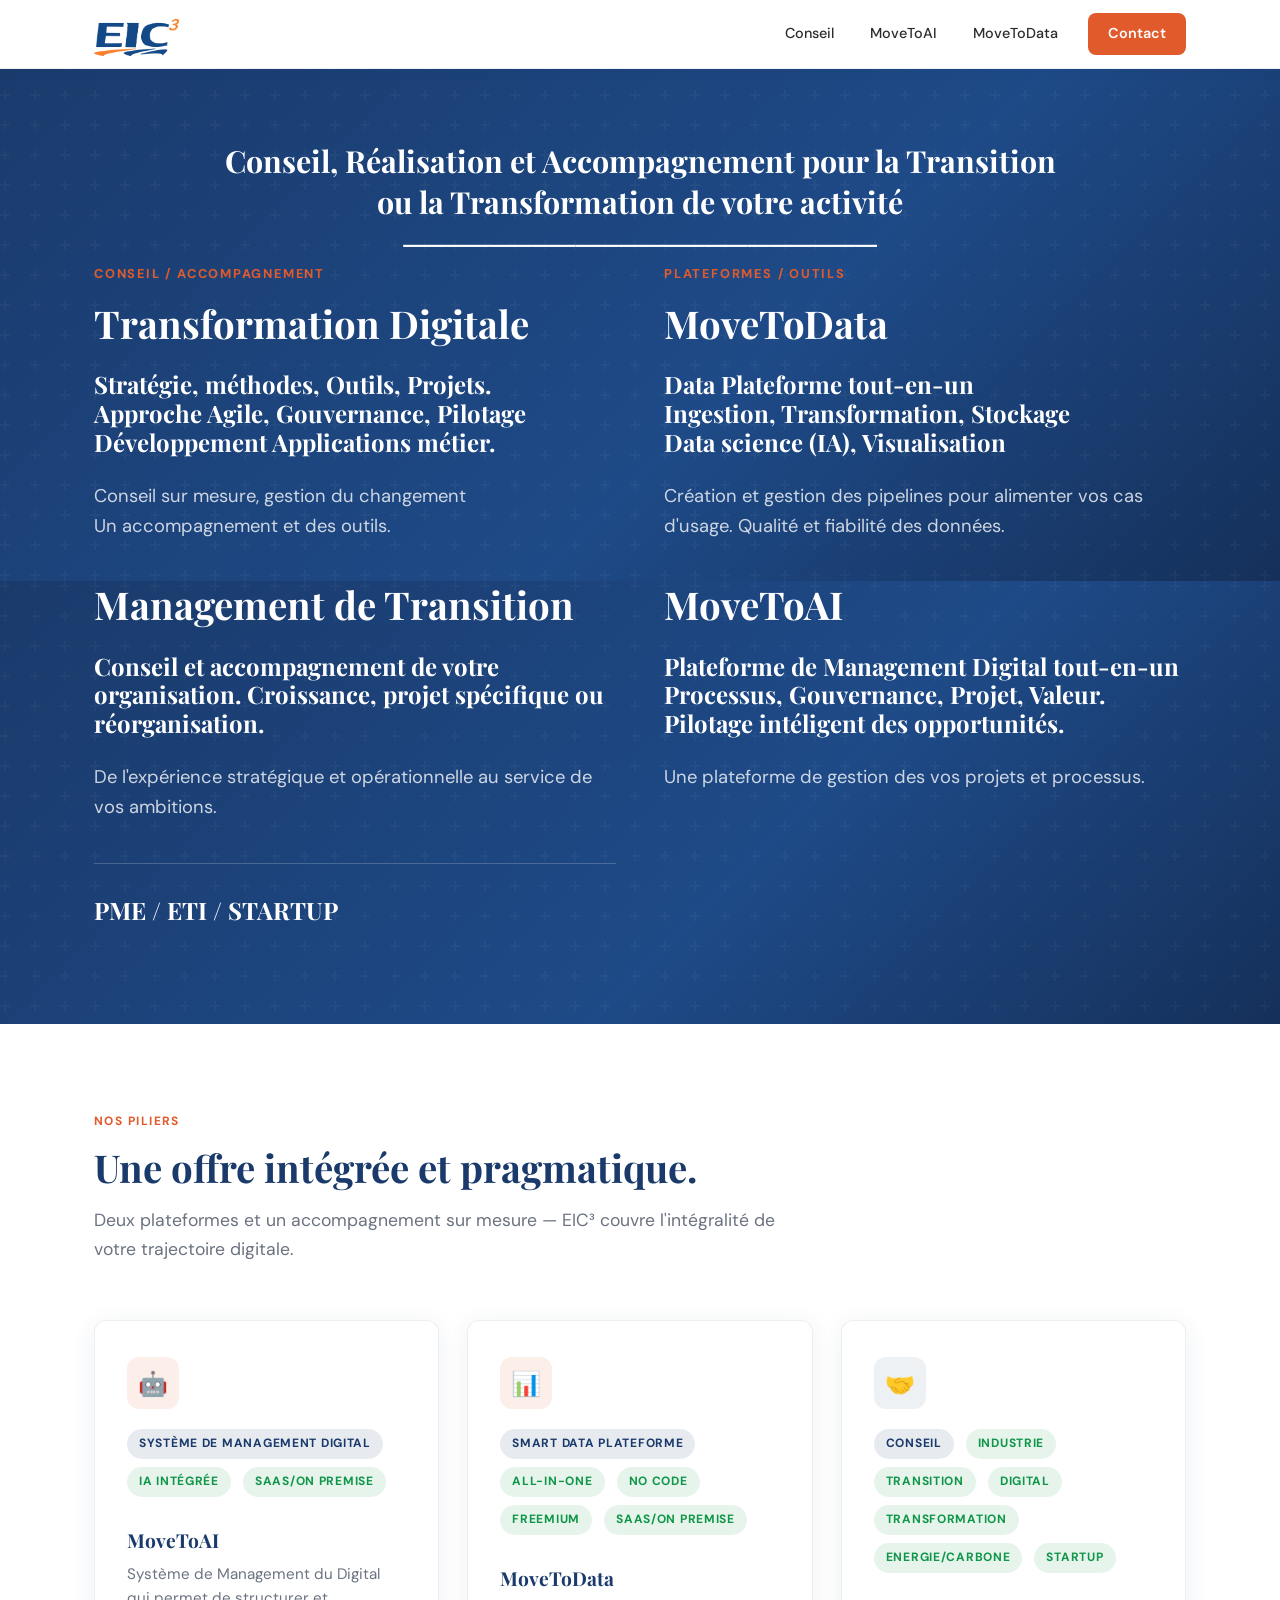
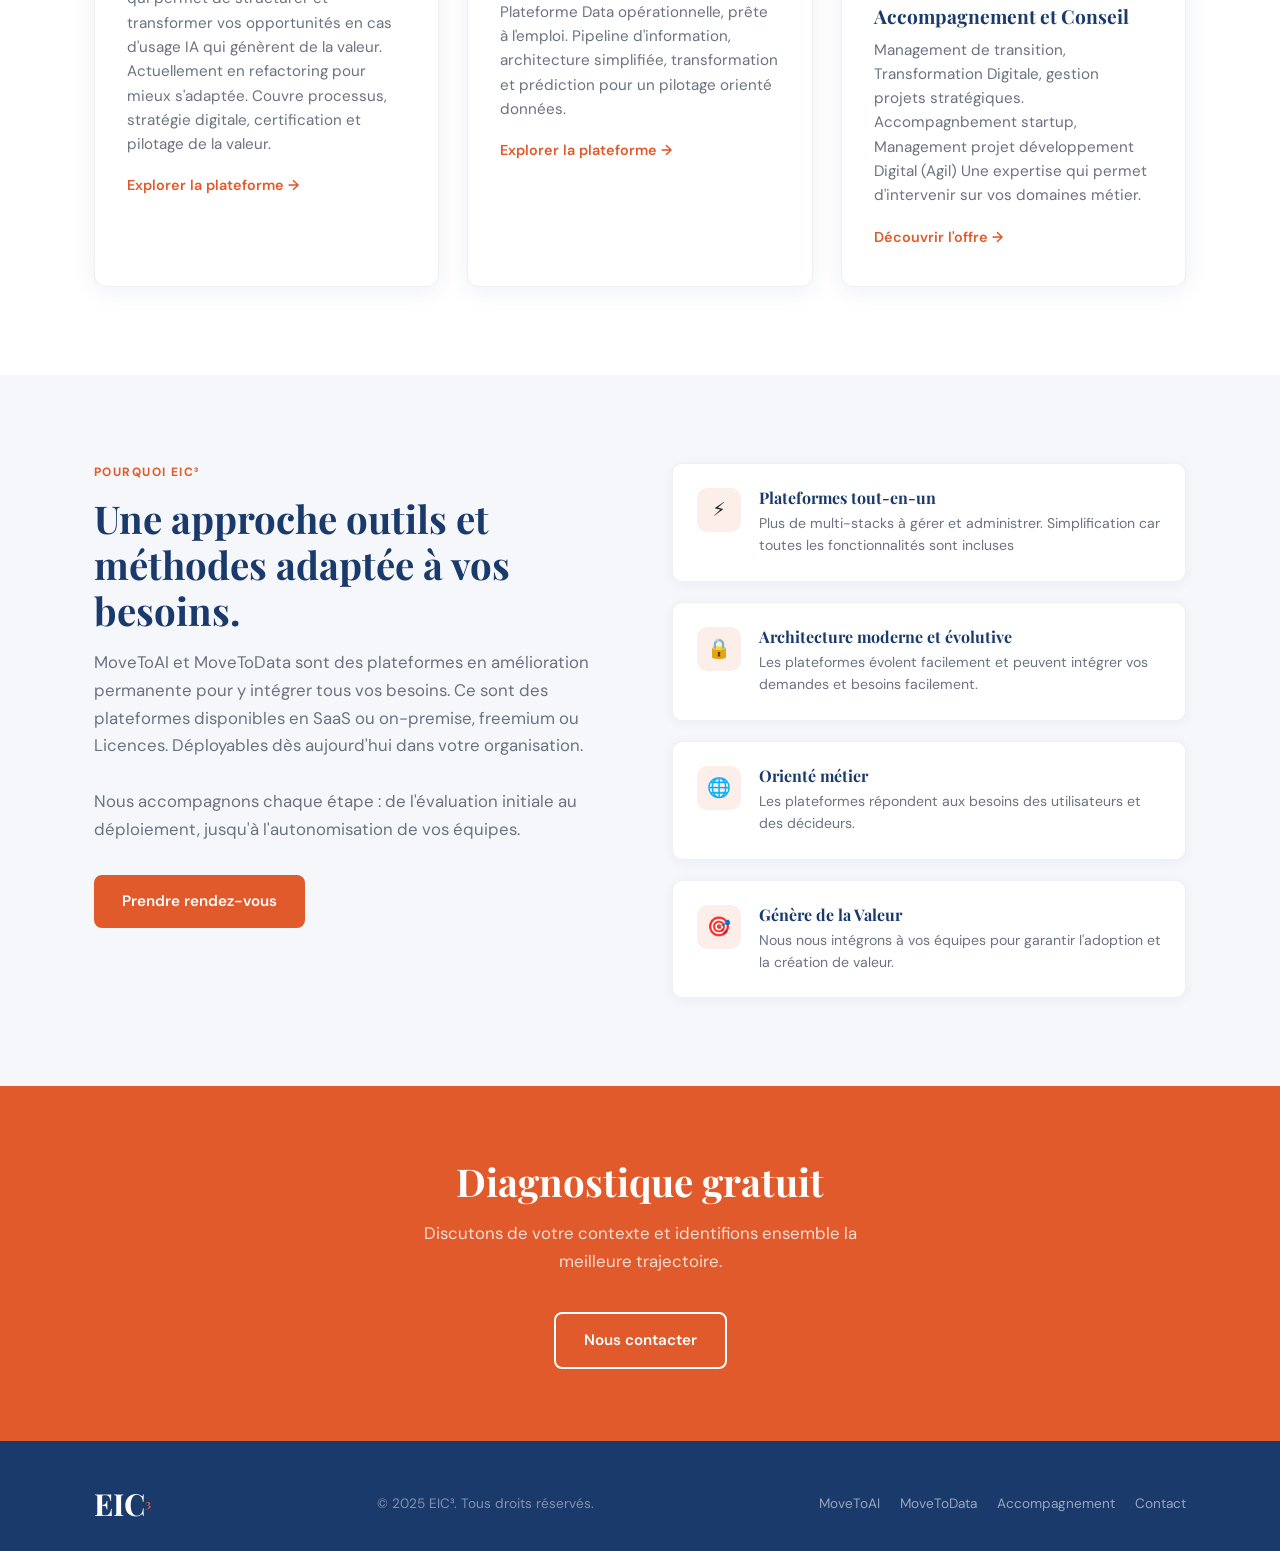
==== commit 04189ec2: "pages movetoai" ====
--- a/index.html
+++ b/index.html
@@ -39,7 +39,7 @@
             <span></span><span></span><span></span>
           </button>
           <nav class="nav" aria-label="Navigation principale">
-            <a href="accompagnement.html" class="nav__link" data-page="accompagnement.html">Accompagnement</a>
+            <a href="accompagnement.html" class="nav__link" data-page="accompagnement.html">Conseil</a>
             <a href="movetoai.html" class="nav__link" data-page="movetoai.html">MoveToAI</a>
             <a href="movetodata.html" class="nav__link" data-page="movetodata.html">MoveToData</a>
             <a href="contact.html" class="nav__link nav__cta" data-page="contact.html">Contact</a>
--- a/style.css
+++ b/style.css
@@ -41,6 +41,7 @@
 h1 { font-size: clamp(2rem, 5vw, 3.2rem); }
 h2 { font-size: clamp(1.6rem, 3.5vw, 2.4rem); }
 h3 { font-size: clamp(1.15rem, 2vw, 1.5rem); }
+h4 { font-size: clamp(1.4rem, 3vw, 2rem); }
 p { color: var(--color-text); }
 
 /* ===== LAYOUT ===== */
@@ -197,6 +198,7 @@
 .badge--orange { background: rgba(224,90,43,0.12); color: var(--color-orange); }
 .badge--navy { background: rgba(26,58,107,0.1); color: var(--color-navy); }
 .badge--green { background: rgba(16,150,72,0.1); color: #109648; }
+.badge--white { background: rgba(99, 236, 156, 0.1); color: #fefffd; }
 .badges { margin-bottom: 24px; }
 
 /* ===== HERO ===== */
@@ -279,12 +281,12 @@
 
 /* ===== PAGE HERO (inner pages) ===== */
 .page-hero {
-  padding-top: 130px;
-  padding-bottom: 72px;
+  padding-top: 100px;
+  padding-bottom: 40px;
   background: linear-gradient(135deg, var(--color-navy) 0%, #1e4a87 100%);
 }
-.page-hero__title { color: var(--color-white); margin-bottom: 16px; }
-.page-hero__lead { color: rgba(255,255,255,0.75); font-size: 1.1rem; max-width: 580px; }
+.page-hero__title { color: var(--color-white); margin-bottom: 10px; }
+.page-hero__lead { color: rgba(255,255,255,0.75); font-size: 1.1rem; max-width: 700px; }
 
 /* ===== CARDS ===== */
 .cards { display: grid; gap: 28px; }
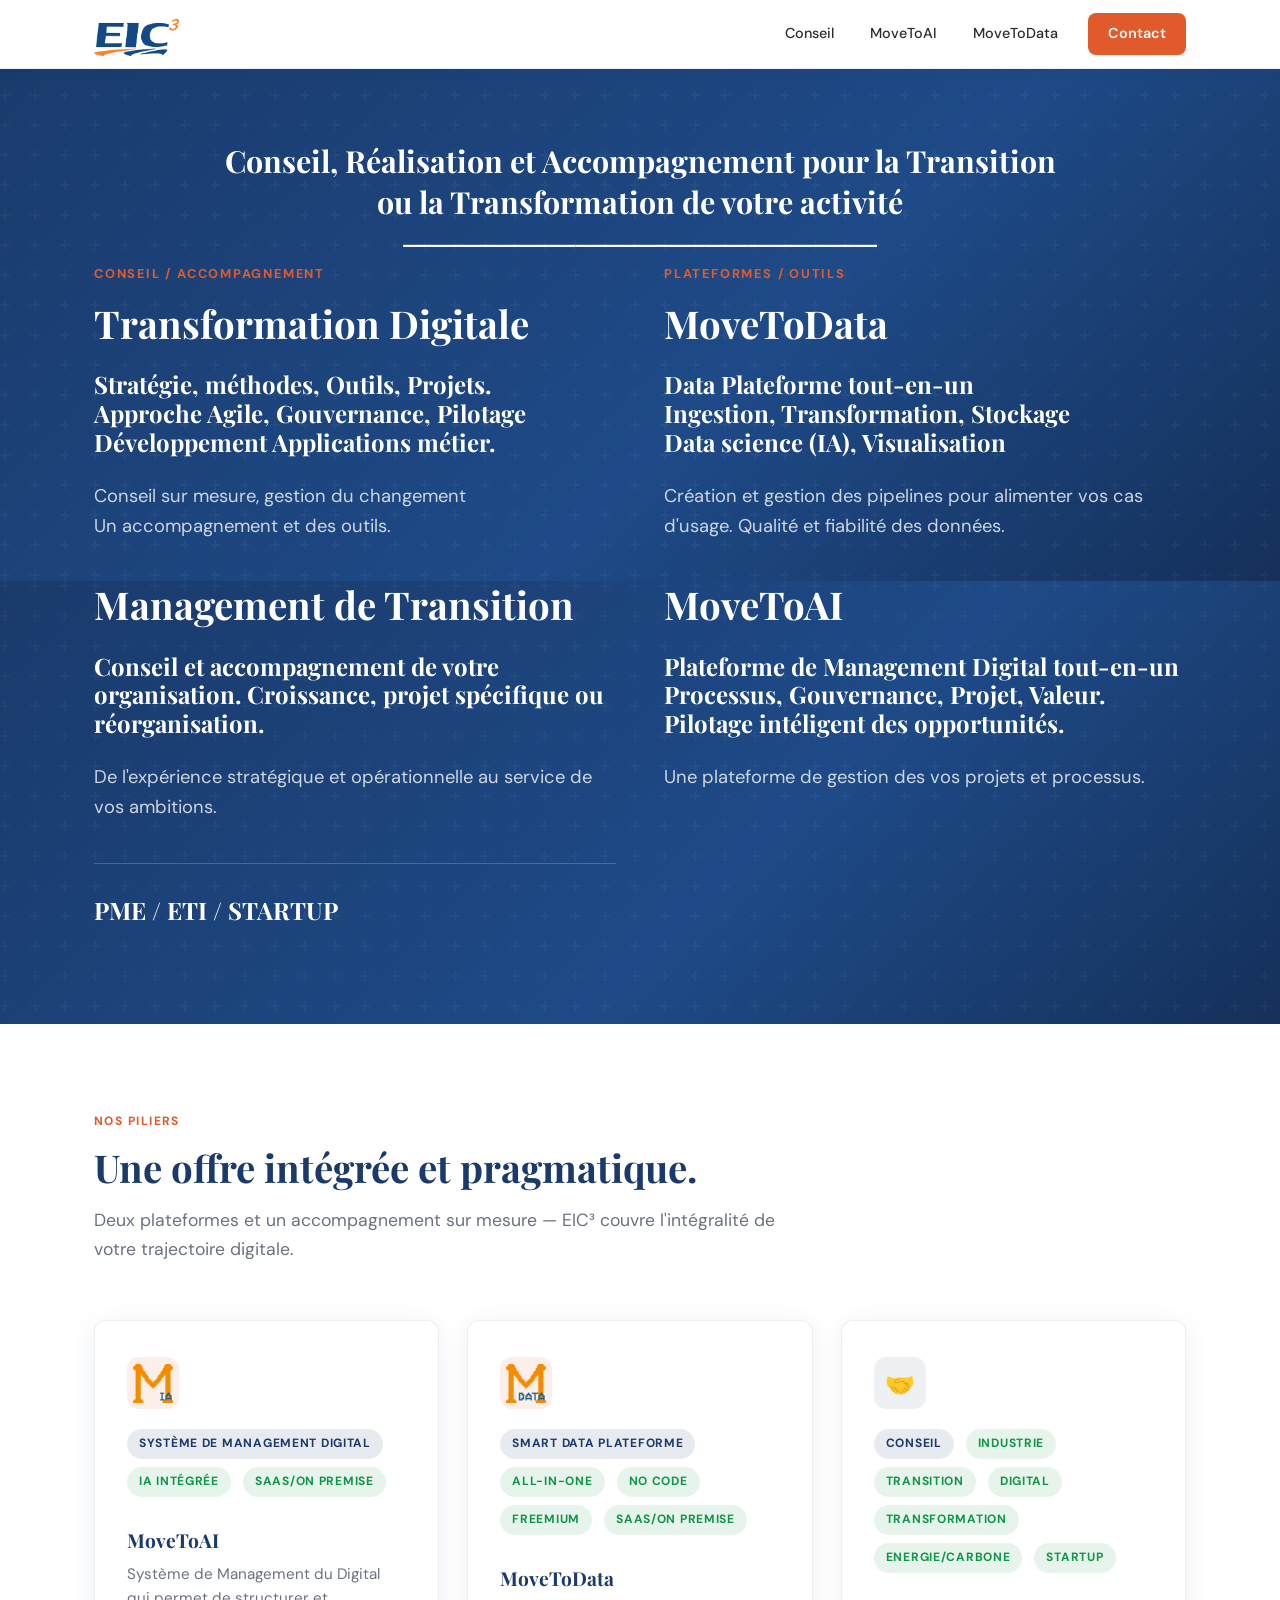
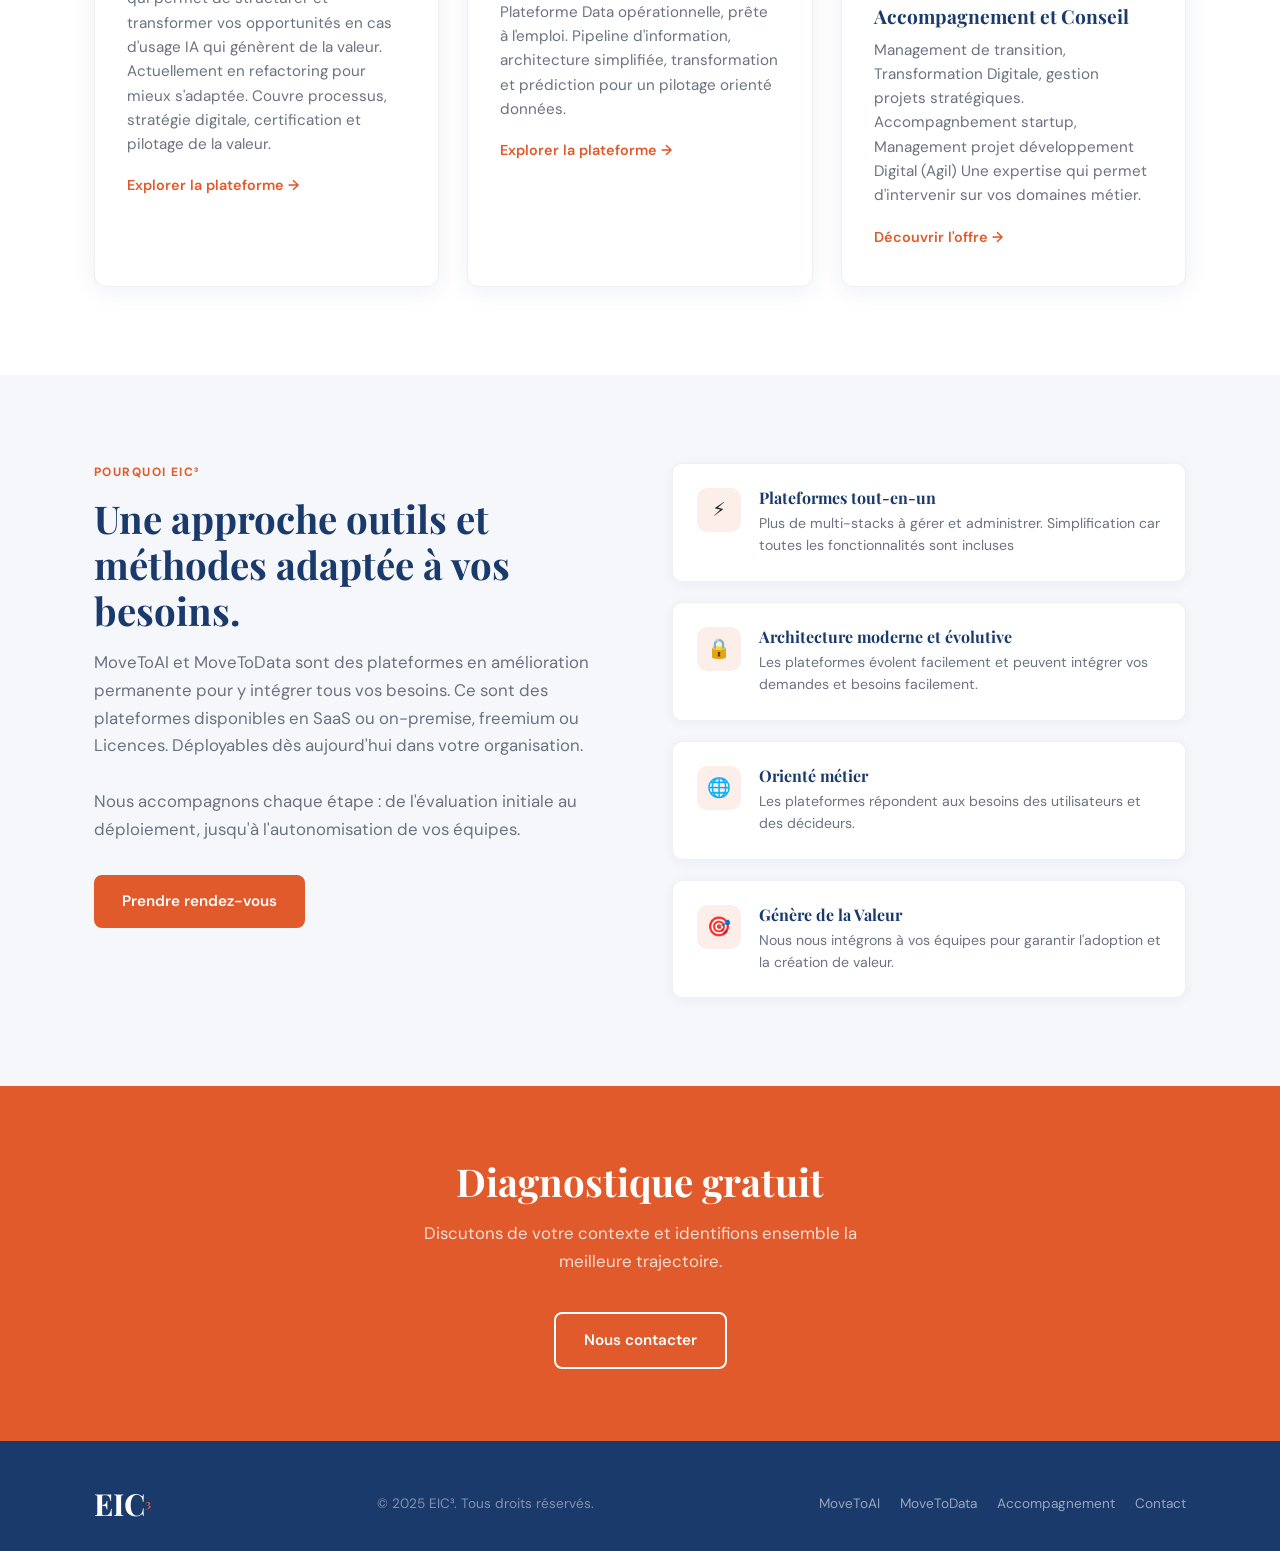
==== commit f46a426c: "modif icons index m2ia" ====
--- a/index.html
+++ b/index.html
@@ -146,7 +146,7 @@
       <!-- LIGNE 6 : Cards piliers (3 cols) -->
       <div class="cards cards--3 g-row" style="--g-align: stretch">
         <div class="card g-col" style="--g-w: 33">
-          <div class="card__icon card__icon--orange">🤖</div>
+          <div class="card__icon card__icon--orange"><img src="assets/mai2.png" alt="MoveToAI" style="width:40px; height:40px; object-fit:contain;" /></div>
           <div class="badges">
             <span class="badge badge--navy">Système de Management Digital</span>
             <span class="badge badge--green">IA intégrée</span>
@@ -162,7 +162,7 @@
           <a href="movetoai.html" class="card__link">Explorer la plateforme →</a>
         </div>
         <div class="card g-col" style="--g-w: 33">
-          <div class="card__icon card__icon--orange">📊</div>
+          <div class="card__icon card__icon--orange"><img src="assets/mdata2.png" alt="MoveToData" style="width:40px; height:40px; object-fit:contain;" /></div>
           <div class="badges">
             <span class="badge badge--navy">Smart Data Plateforme</span>
             <span class="badge badge--green">All-In-One</span>
--- a/style.css
+++ b/style.css
@@ -185,6 +185,17 @@
 
 /* ===== BADGES ===== */
 .badge {
+  display: inline-block;
+  font-size: 0.75rem;
+  font-weight: 700;
+  letter-spacing: 0.06em;
+  text-transform: uppercase;
+  padding: 5px 12px;
+  border-radius: 100px;
+  margin-right: 8px;
+  margin-bottom: 8px;
+}
+.badge1 {
   display: inline-block;
   font-size: 0.75rem;
   font-weight: 700;
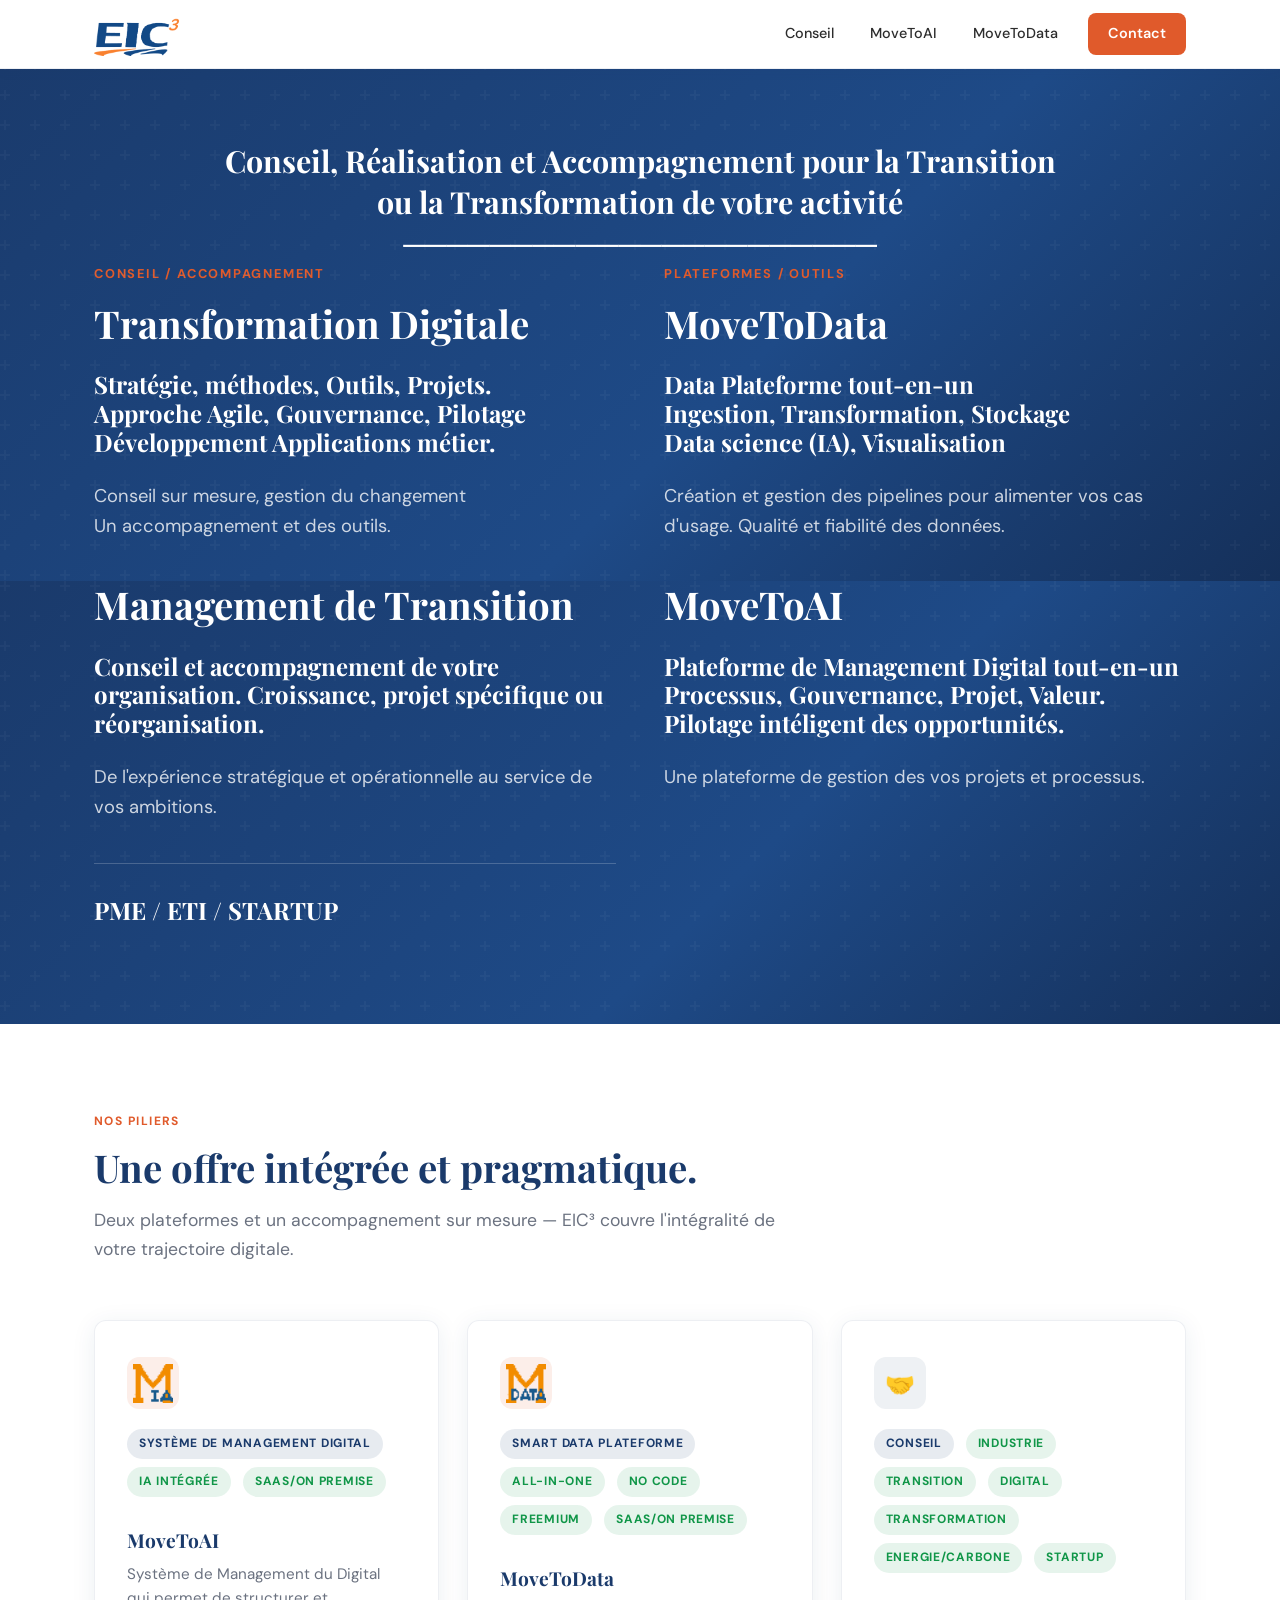
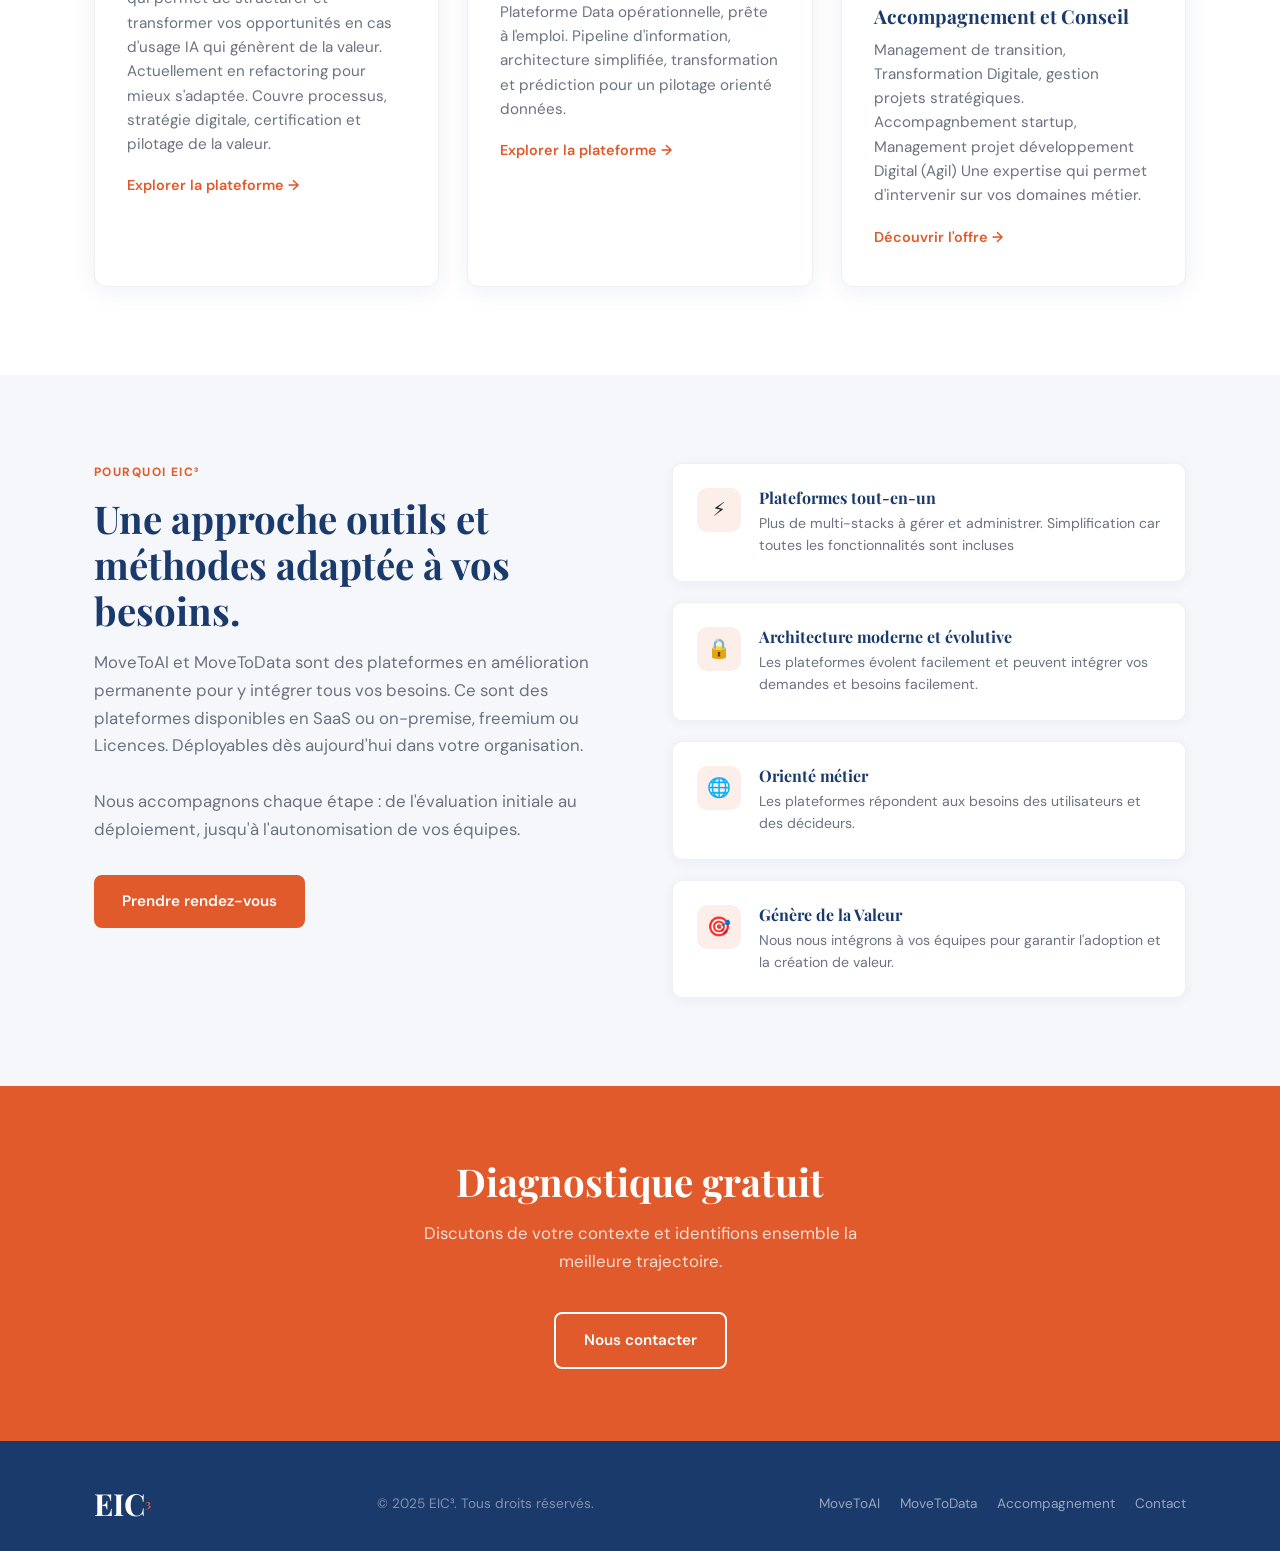
==== commit 2f93f11f: "votre message de commit" ====
--- a/index.html
+++ b/index.html
@@ -162,7 +162,7 @@
           <a href="movetoai.html" class="card__link">Explorer la plateforme →</a>
         </div>
         <div class="card g-col" style="--g-w: 33">
-          <div class="card__icon card__icon--orange"><img src="assets/mdata2.png" alt="MoveToData" style="width:40px; height:40px; object-fit:contain;" /></div>
+          <div class="card__icon card__icon--orange"><img src="assets/mdata3.png" alt="MoveToData" style="width:40px; height:40px; object-fit:contain;" /></div>
           <div class="badges">
             <span class="badge badge--navy">Smart Data Plateforme</span>
             <span class="badge badge--green">All-In-One</span>
--- a/style.css
+++ b/style.css
@@ -526,7 +526,7 @@
 .color-orange { color: var(--color-orange); }
 
 /* ===== MOBILE NAV ===== */
-@media (max-width: 768px) {
+@media (max-width: 640px) {
   .hamburger { display: flex; }
   .nav {
     display: none;
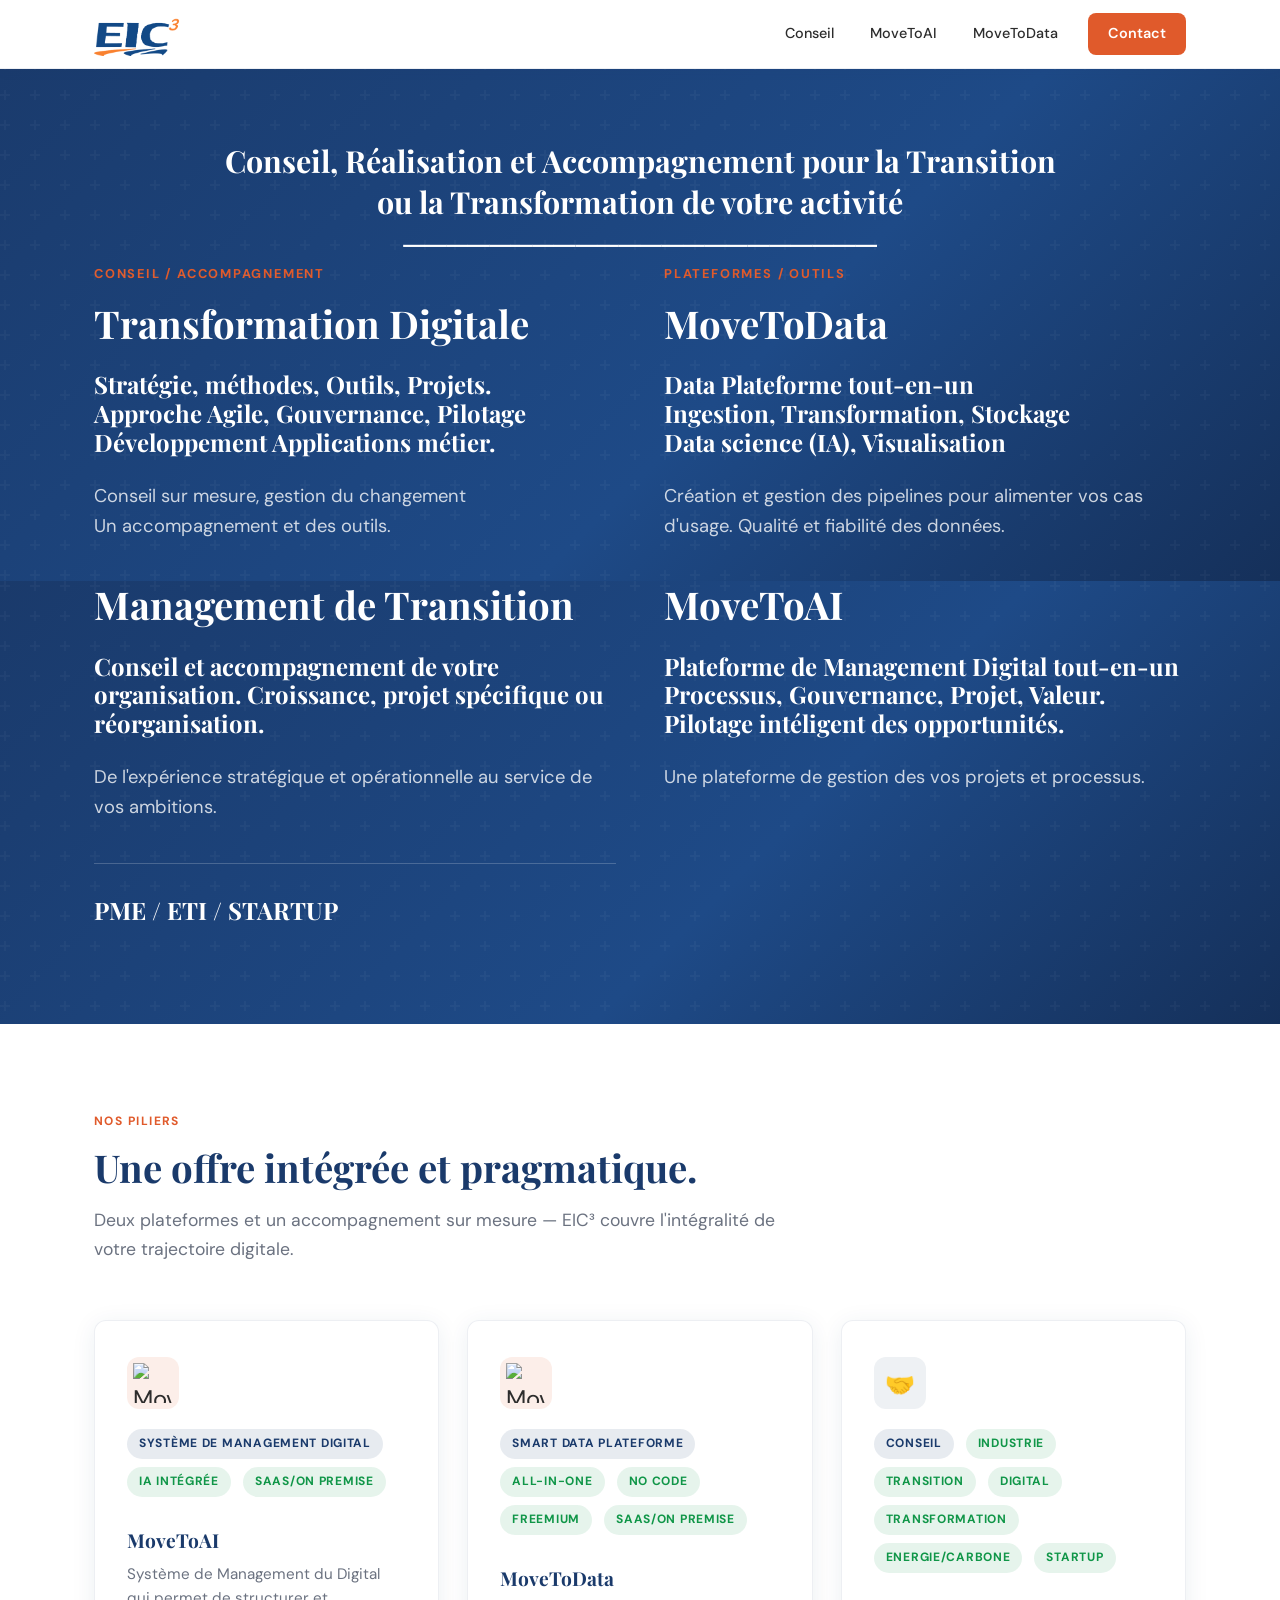
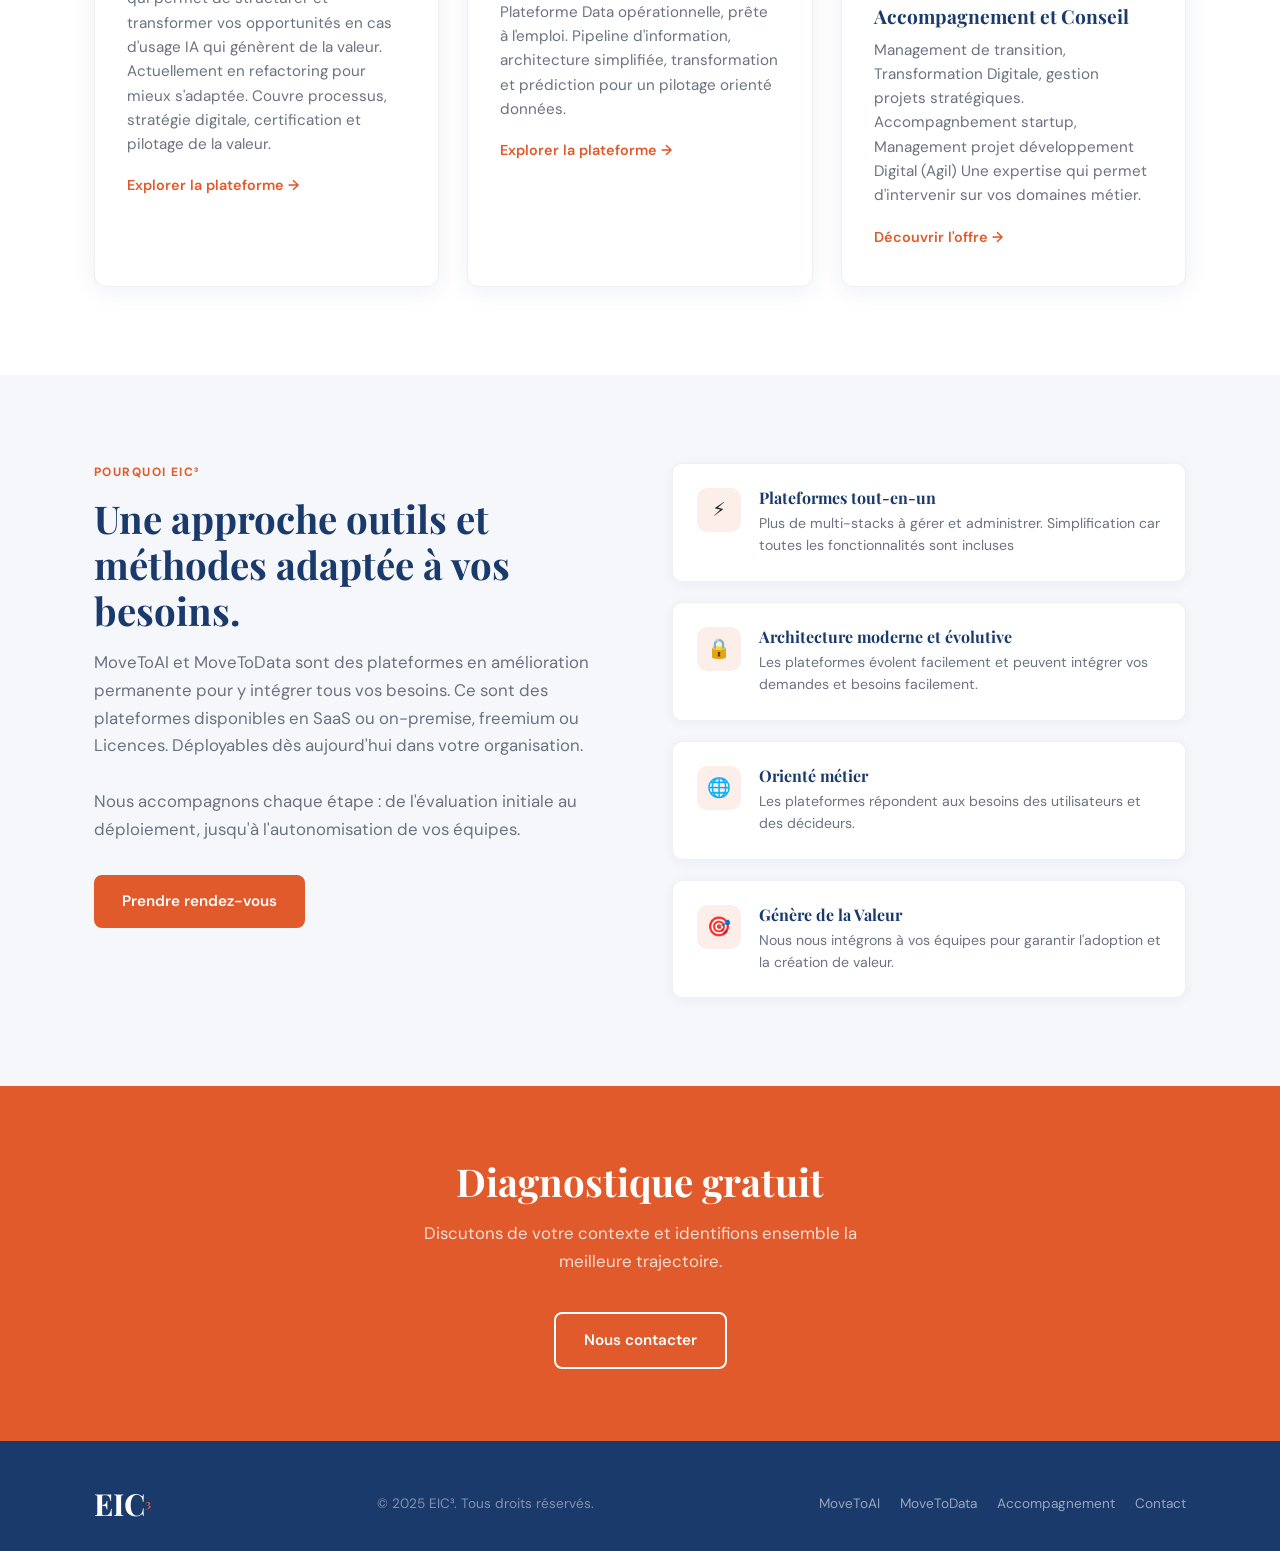
==== commit b9f32b93: "votre message de commit" ====
--- a/index.html
+++ b/index.html
@@ -146,7 +146,7 @@
       <!-- LIGNE 6 : Cards piliers (3 cols) -->
       <div class="cards cards--3 g-row" style="--g-align: stretch">
         <div class="card g-col" style="--g-w: 33">
-          <div class="card__icon card__icon--orange"><img src="assets/mai2.png" alt="MoveToAI" style="width:40px; height:40px; object-fit:contain;" /></div>
+          <div class="card__icon card__icon--orange"><img src="assets/logomovetoai.png" alt="MoveToAI" style="width:40px; height:40px; object-fit:contain;" /></div>
           <div class="badges">
             <span class="badge badge--navy">Système de Management Digital</span>
             <span class="badge badge--green">IA intégrée</span>
@@ -162,7 +162,7 @@
           <a href="movetoai.html" class="card__link">Explorer la plateforme →</a>
         </div>
         <div class="card g-col" style="--g-w: 33">
-          <div class="card__icon card__icon--orange"><img src="assets/mdata3.png" alt="MoveToData" style="width:40px; height:40px; object-fit:contain;" /></div>
+          <div class="card__icon card__icon--orange"><img src="assets/logomovetodata.png" alt="MoveToData" style="width:40px; height:40px; object-fit:contain;" /></div>
           <div class="badges">
             <span class="badge badge--navy">Smart Data Plateforme</span>
             <span class="badge badge--green">All-In-One</span>
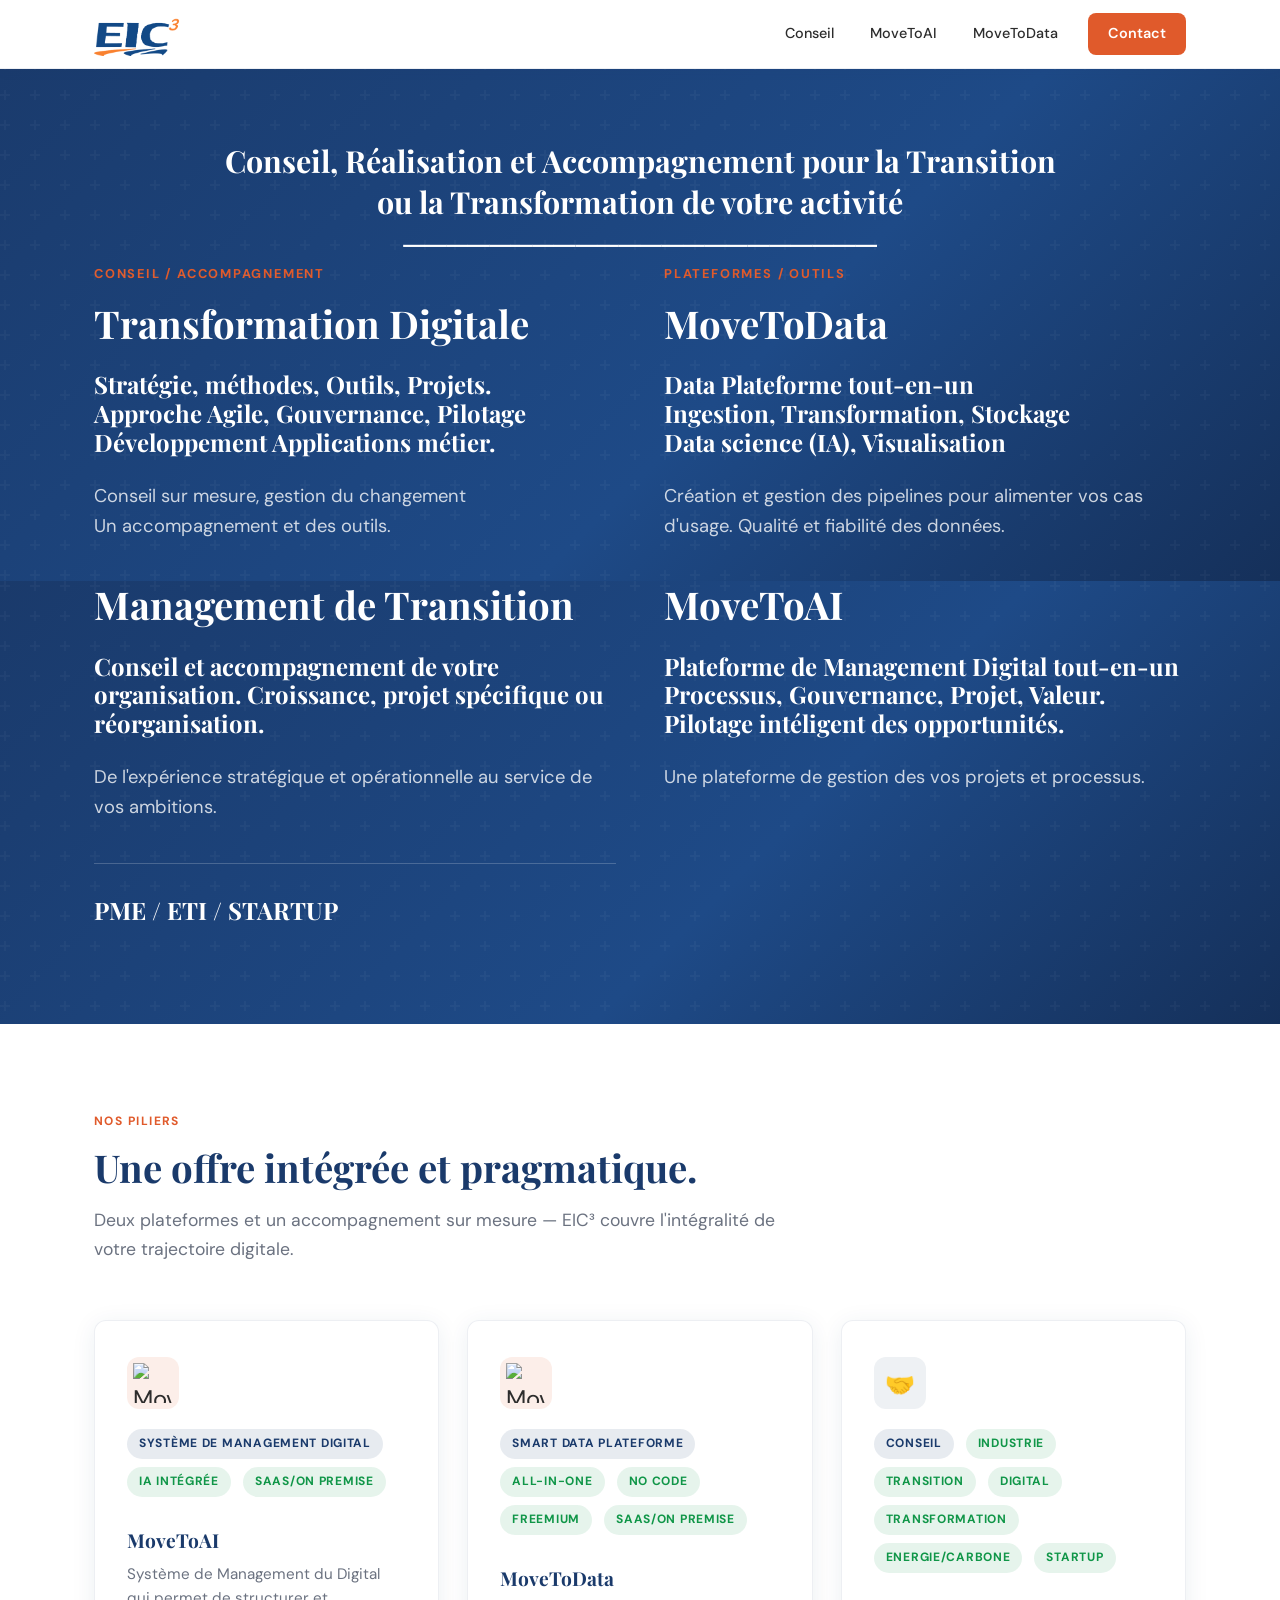
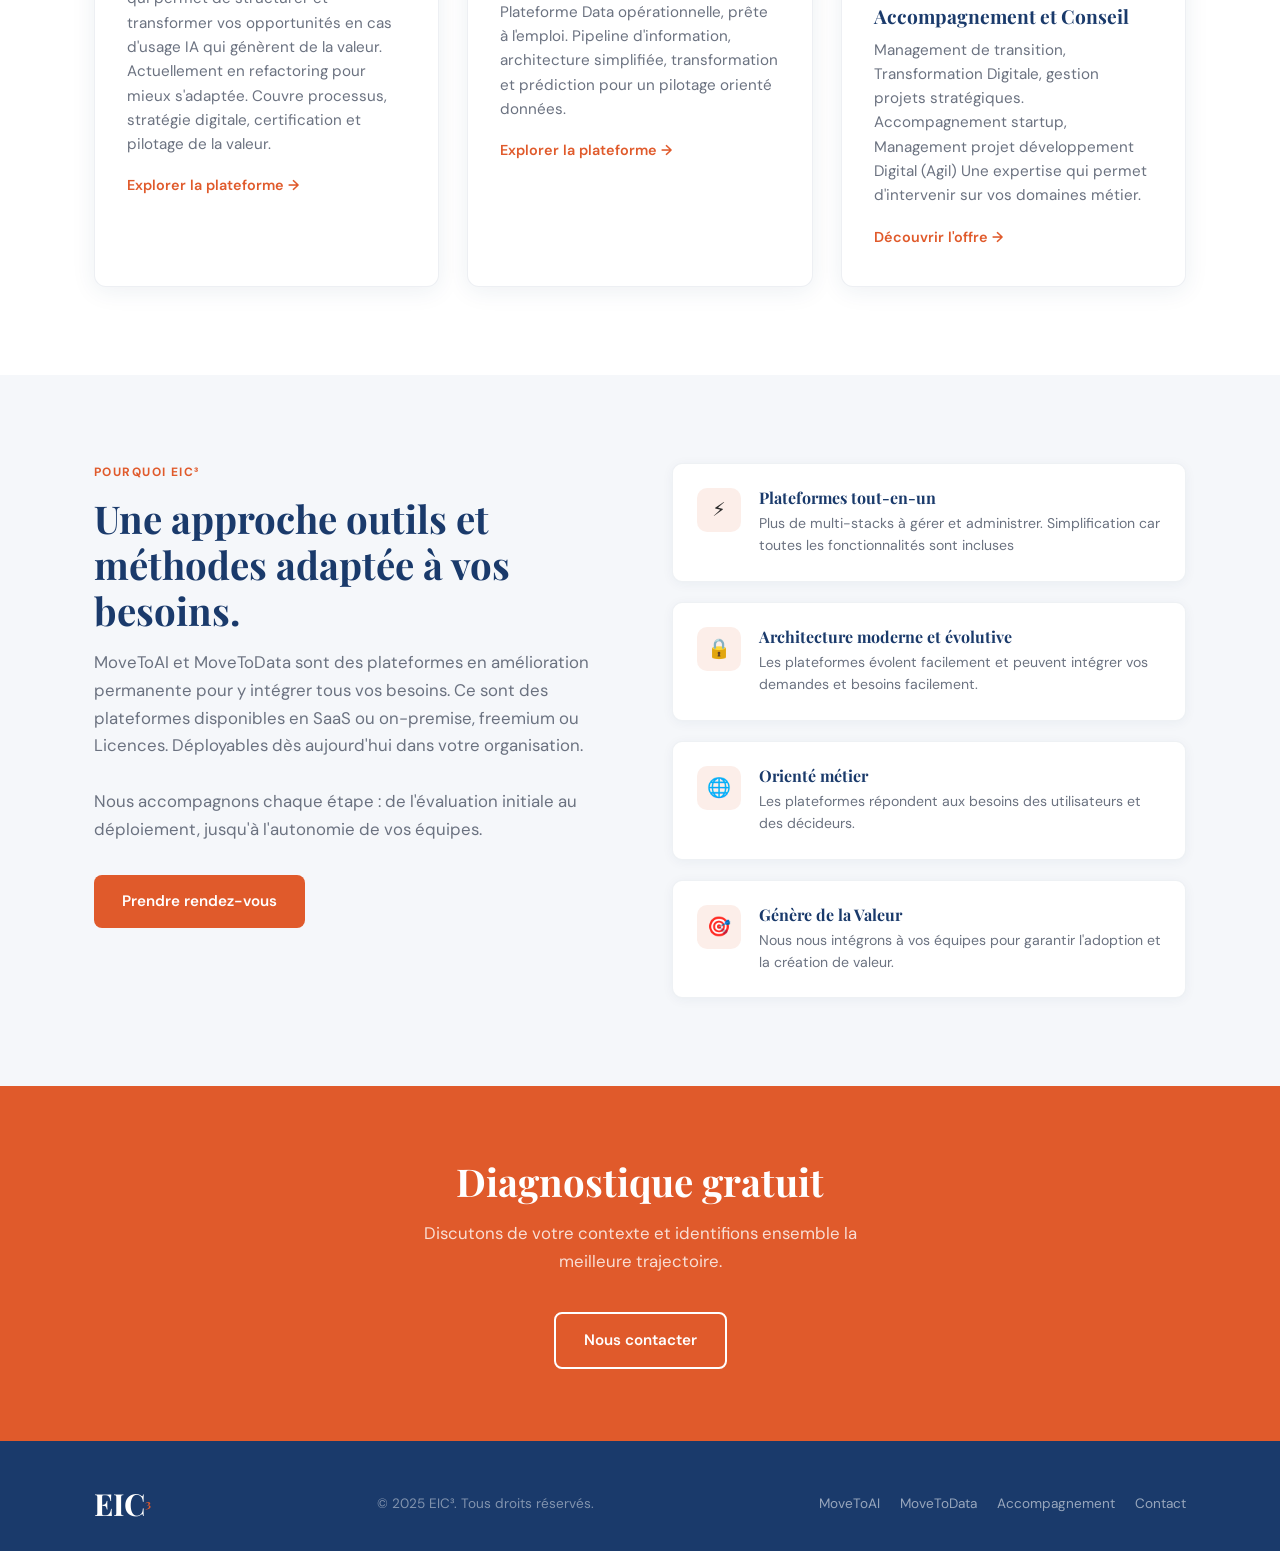
==== commit c3126056: "votre message de commit" ====
--- a/index.html
+++ b/index.html
@@ -192,7 +192,7 @@
           <h3 class="card__title">Accompagnement et Conseil</h3>
           <p class="card__text">
             Management de transition, Transformation Digitale, gestion projets stratégiques.
-            Accompagnbement startup, Management projet développement Digital (Agil)
+            Accompagnement startup, Management projet développement Digital (Agil)
             Une expertise qui permet d'intervenir sur vos domaines métier.
           </p>
           <a href="accompagnement.html" class="card__link">Découvrir l'offre →</a>
@@ -218,7 +218,7 @@
           </p>
           <p style="color:var(--color-muted); margin-bottom: 32px; font-size:1.05rem;">
             Nous accompagnons chaque étape : de l'évaluation initiale
-            au déploiement, jusqu'à l'autonomisation de vos équipes.
+            au déploiement, jusqu'à l'autonomie de vos équipes.
           </p>
           <a href="contact.html" class="btn btn--primary">Prendre rendez-vous</a>
         </div>
--- a/style.css
+++ b/style.css
@@ -235,6 +235,14 @@
   margin-bottom: 16px;
 }
 .hero__pretitle {
+  color: var(--color-white);
+  font-family: var(--font-heading);
+  font-weight: 700;
+  font-size: clamp(1.5rem, 2.4vw, 1.9rem);
+  line-height: 1.35;
+  text-align: center;
+}
+.hero__pretitle1 {
   color: var(--color-white);
   font-family: var(--font-heading);
   font-weight: 700;
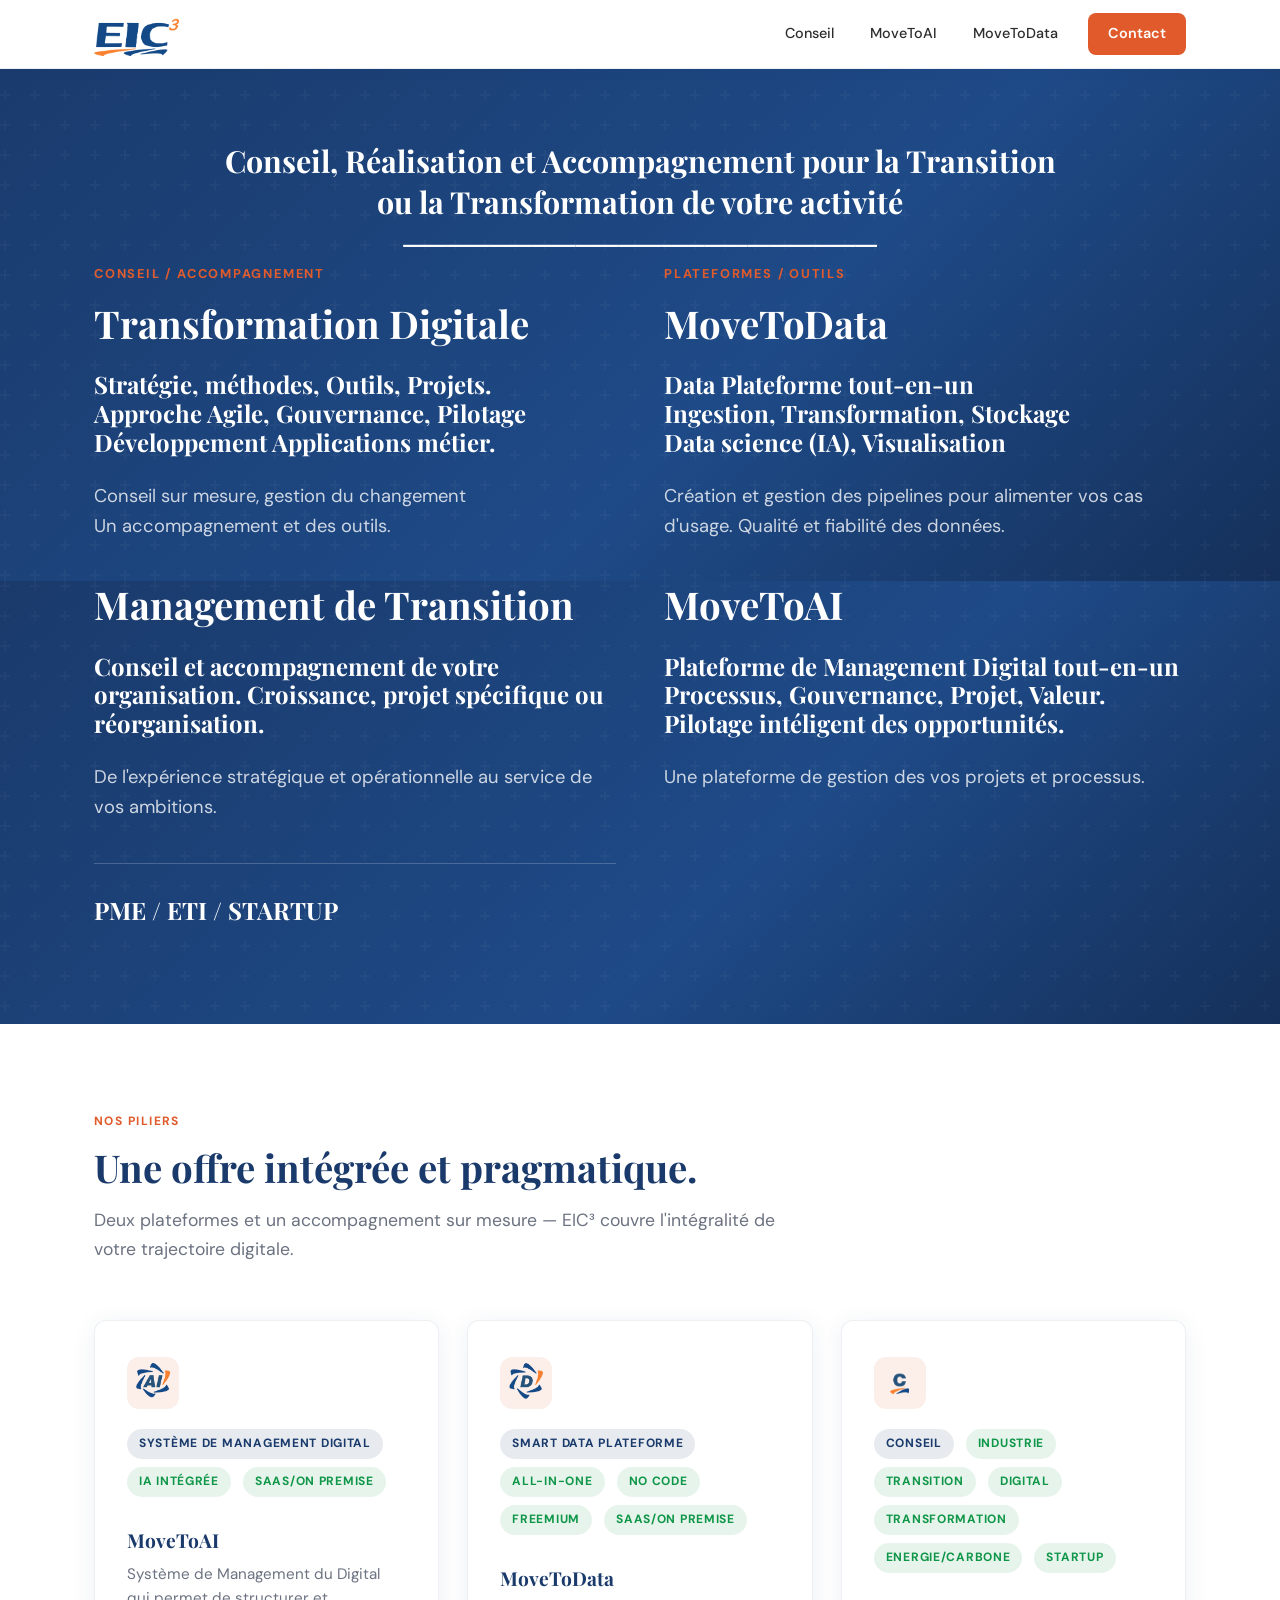
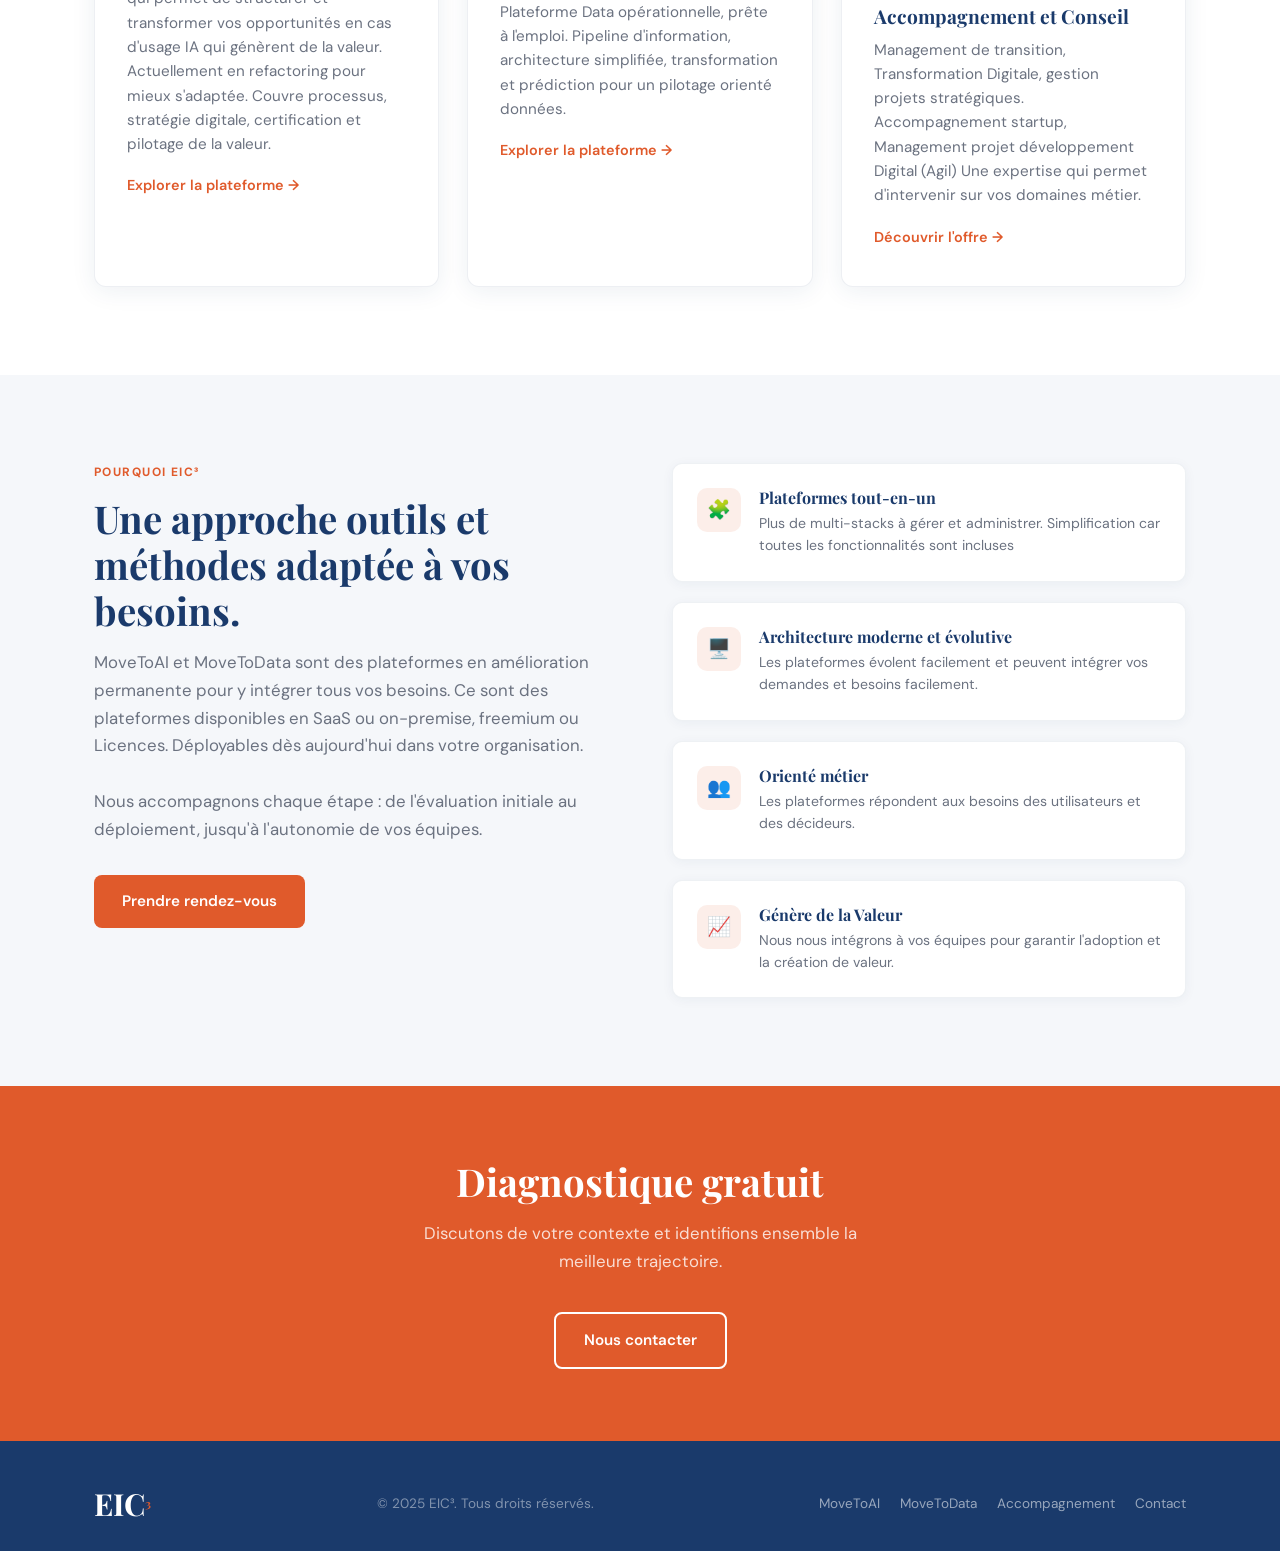
==== commit 78a3076b: "modis contact et images pour linux" ====
--- a/index.html
+++ b/index.html
@@ -146,7 +146,7 @@
       <!-- LIGNE 6 : Cards piliers (3 cols) -->
       <div class="cards cards--3 g-row" style="--g-align: stretch">
         <div class="card g-col" style="--g-w: 33">
-          <div class="card__icon card__icon--orange"><img src="assets/logomovetoai.png" alt="MoveToAI" style="width:40px; height:40px; object-fit:contain;" /></div>
+          <div class="card__icon card__icon--orange"><img src="assets/logoMoveToAI.png" alt="MoveToAI" style="width:40px; height:40px; object-fit:contain;" /></div>
           <div class="badges">
             <span class="badge badge--navy">Système de Management Digital</span>
             <span class="badge badge--green">IA intégrée</span>
@@ -162,7 +162,7 @@
           <a href="movetoai.html" class="card__link">Explorer la plateforme →</a>
         </div>
         <div class="card g-col" style="--g-w: 33">
-          <div class="card__icon card__icon--orange"><img src="assets/logomovetodata.png" alt="MoveToData" style="width:40px; height:40px; object-fit:contain;" /></div>
+          <div class="card__icon card__icon--orange"><img src="assets/logoMoveToData.png" alt="MoveToData" style="width:40px; height:40px; object-fit:contain;" /></div>
           <div class="badges">
             <span class="badge badge--navy">Smart Data Plateforme</span>
             <span class="badge badge--green">All-In-One</span>
@@ -179,7 +179,7 @@
           <a href="movetodata.html" class="card__link">Explorer la plateforme →</a>
         </div>
         <div class="card g-col" style="--g-w: 33">
-          <div class="card__icon">🤝</div>
+          <div class="card__icon card__icon--orange"><img src="assets/logoConseil2.png" alt="Conseil" style="width:40px; height:40px; object-fit:contain;" /></div>
           <div class="badges">
             <span class="badge badge--navy">Conseil</span>
             <span class="badge badge--green">Industrie</span>
@@ -224,28 +224,28 @@
         </div>
         <div class="feature-list g-col" style="grid-template-columns:1fr; --g-w: 50">
           <div class="feature">
-            <div class="feature__icon">⚡</div>
+            <div class="feature__icon">🧩</div>
             <div class="feature__body">
               <h4>Plateformes tout-en-un</h4>
               <p>Plus de multi-stacks à gérer et administrer. Simplification car toutes les fonctionnalités sont incluses</p>
             </div>
           </div>
           <div class="feature">
-            <div class="feature__icon">🔒</div>
+            <div class="feature__icon">🖥️</div>
             <div class="feature__body">
               <h4>Architecture moderne et évolutive</h4>
               <p>Les plateformes évolent facilement et peuvent intégrer vos demandes et besoins facilement.</p>
             </div>
           </div>
           <div class="feature">
-            <div class="feature__icon">🌐</div>
+            <div class="feature__icon">👥</div>
             <div class="feature__body">
               <h4>Orienté métier</h4>
               <p>Les plateformes répondent aux besoins des utilisateurs et des décideurs.</p>
             </div>
           </div>
           <div class="feature">
-            <div class="feature__icon">🎯</div>
+            <div class="feature__icon">📈</div>
             <div class="feature__body">
               <h4>Génère de la Valeur</h4>
               <p>Nous nous intégrons à vos équipes pour garantir l'adoption et la création de valeur.</p>
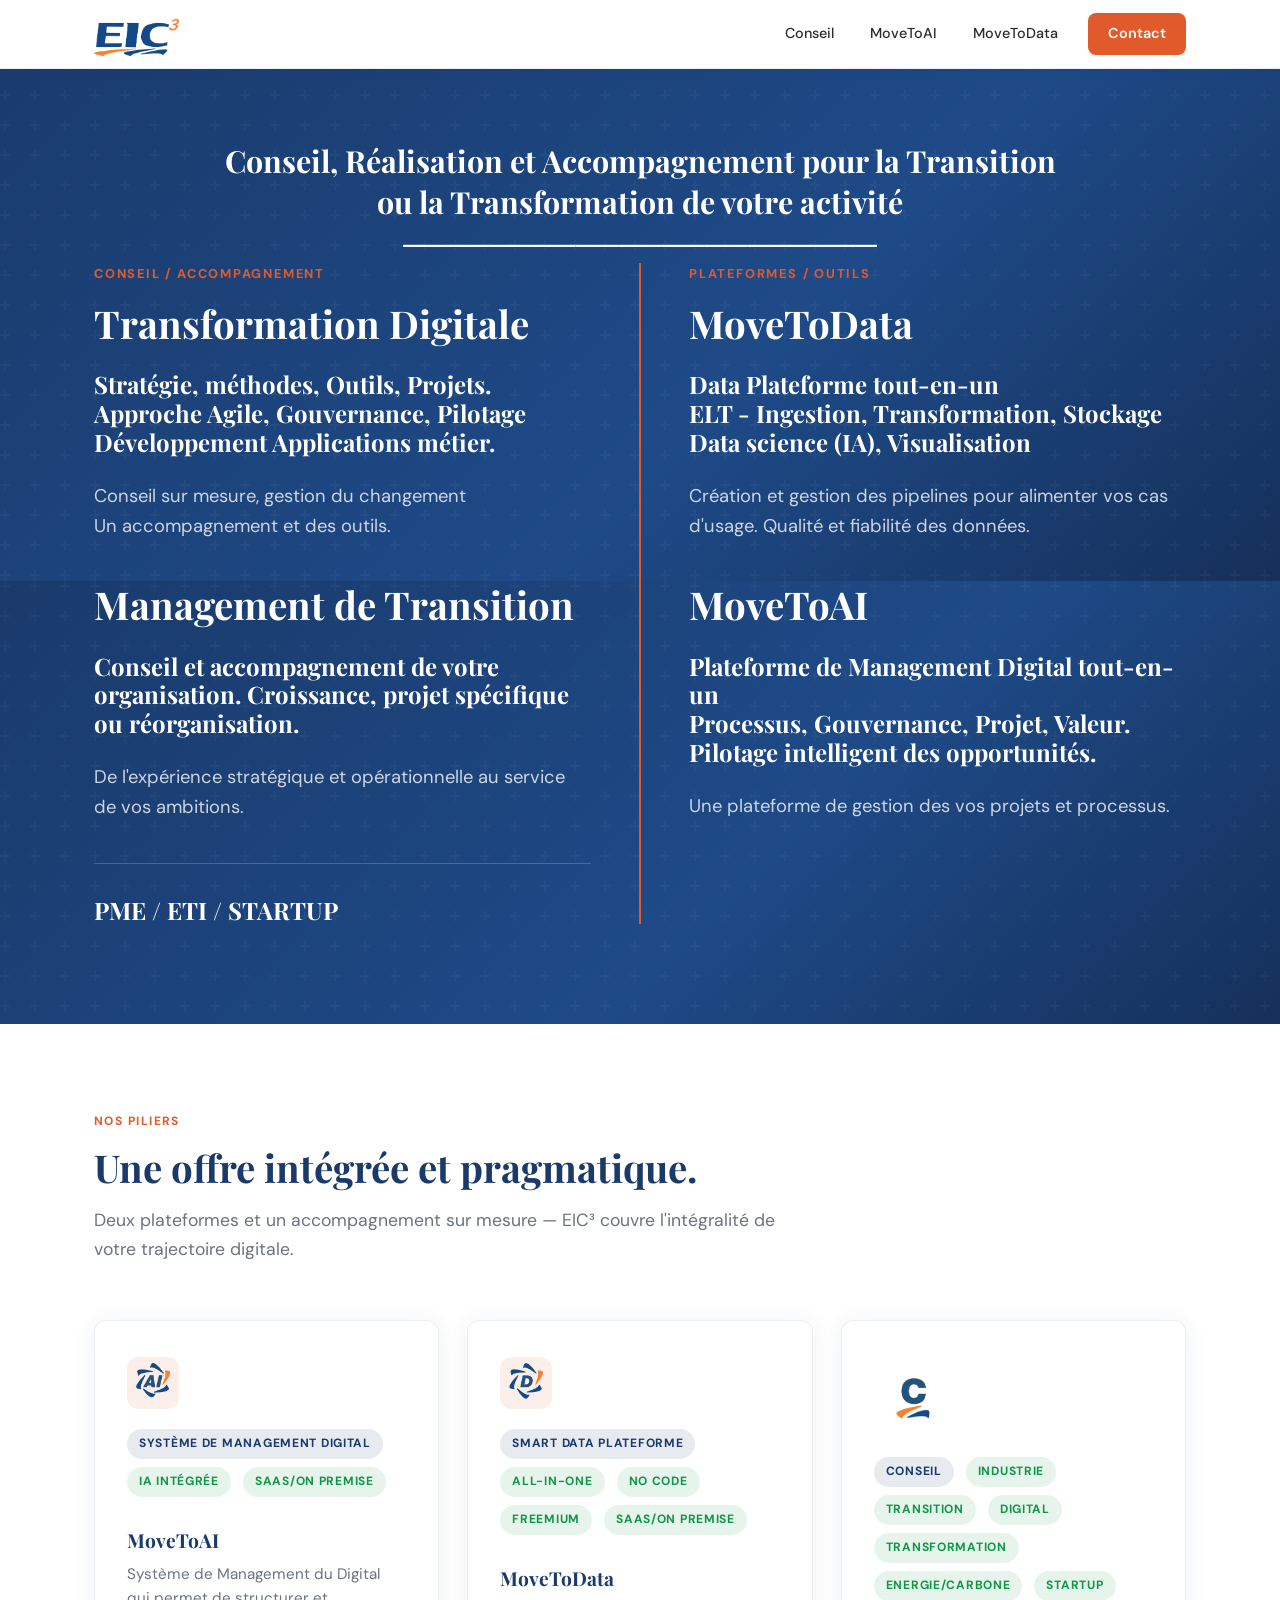
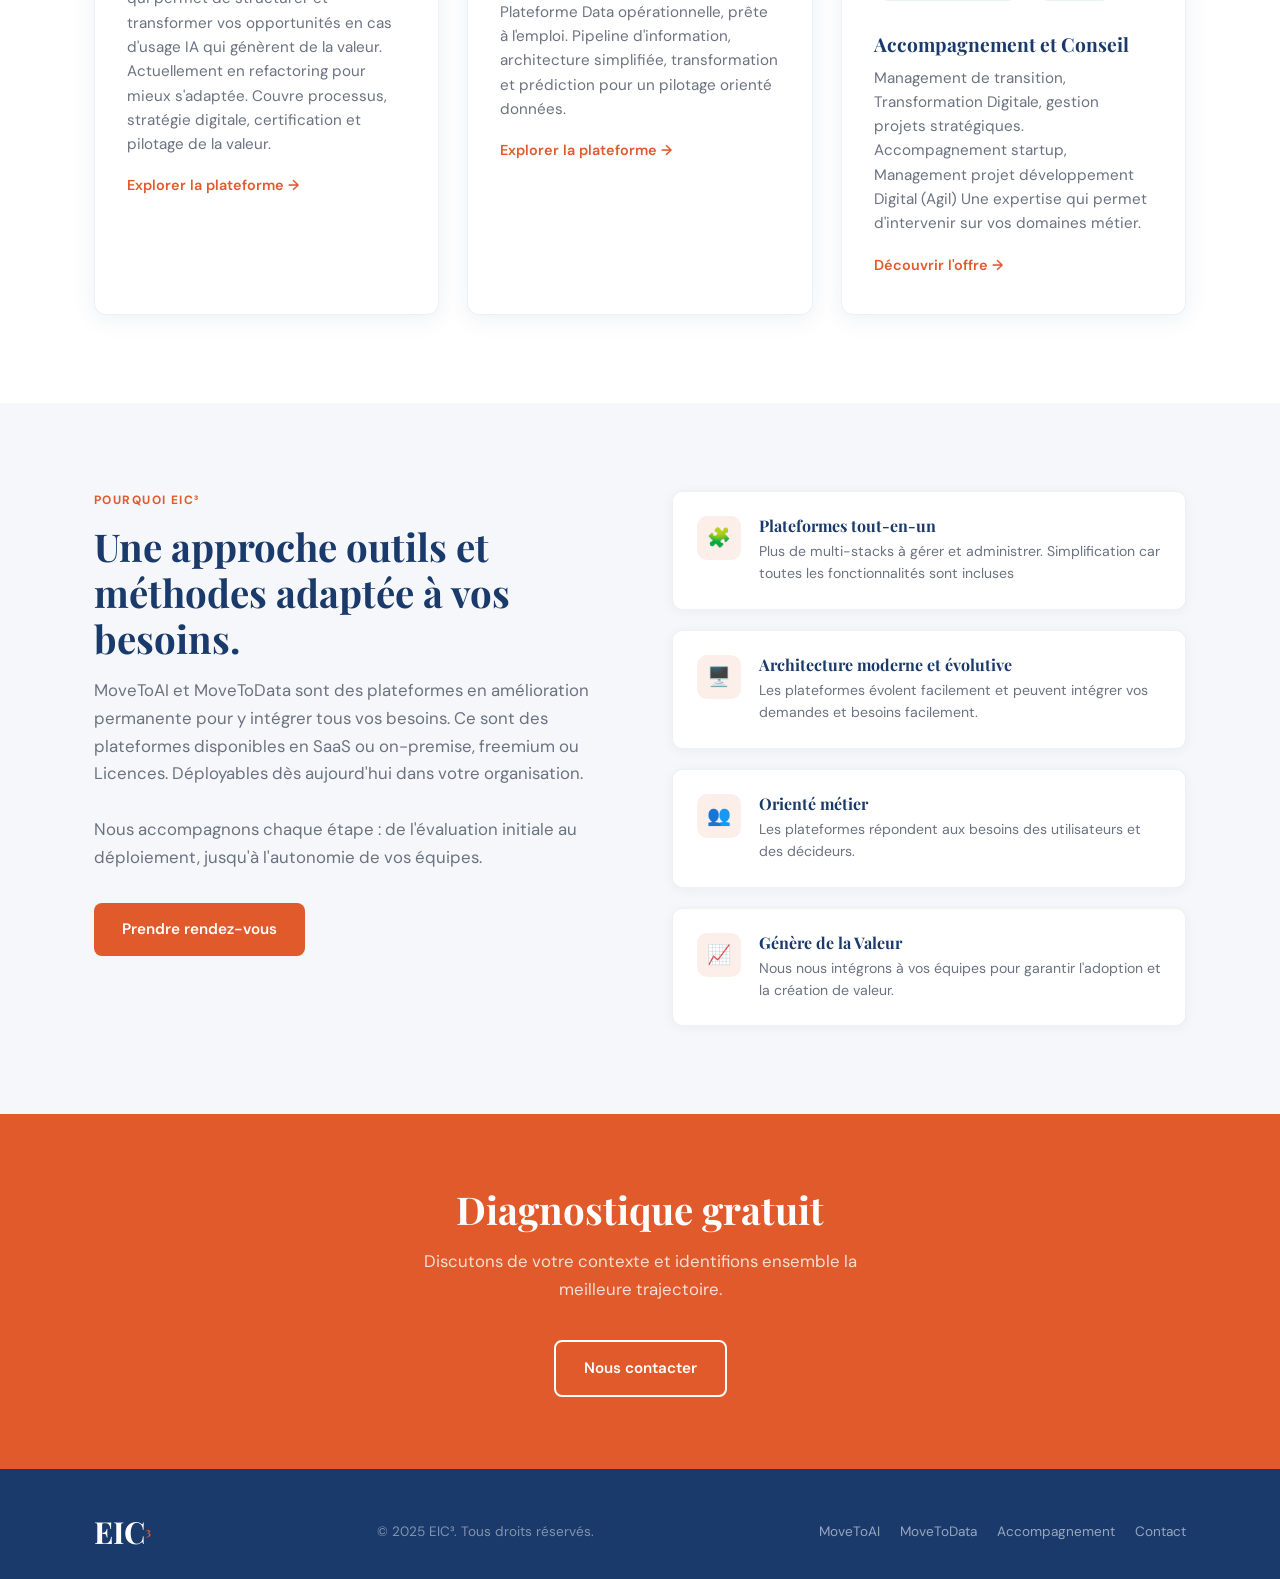
==== commit bda6e4af: "tentative modif contact" ====
--- a/index.html
+++ b/index.html
@@ -8,6 +8,7 @@
   <link rel="preconnect" href="https://fonts.googleapis.com" />
   <link rel="preconnect" href="https://fonts.gstatic.com" crossorigin />
   <link href="https://fonts.googleapis.com/css2?family=Playfair+Display:wght@600;700&family=DM+Sans:wght@400;500;600;700&display=swap" rel="stylesheet" />
+  <link rel="icon" type="image/png" href="assets/favicon.png" />
   <link rel="stylesheet" href="style.css" />
 </head>
 <body>
@@ -78,13 +79,13 @@
         </p>
       </div>
       <!-- index.3.2 — Colonne droite hero  [--g-w = proportion en %, ex: 45 = 45%] -->
-      <div class="g-col" style="--g-w: 50">
+      <div class="g-col" style="--g-w: 50; border-left: 2px solid var(--color-orange); padding-left: 48px;">
         <p class="hero__label">Plateformes / Outils</p>
         <h2 class="hero__title">
           MoveToData<br>
         <h3 class="hero__title">
           Data Plateforme tout-en-un<br>
-          Ingestion, Transformation, Stockage<br>
+          ELT - Ingestion, Transformation, Stockage<br>
           Data science (IA), Visualisation <br>
         </h2>
         <p class="hero__lead">
@@ -112,13 +113,13 @@
           <h3 style="color: #ffffff; font-family: var(--font-heading);">PME / ETI / STARTUP</h3>
         </div>
       </div>
-      <div class="g-col" style="--g-w: 50">
+      <div class="g-col" style="--g-w: 50; border-left: 2px solid var(--color-orange); padding-left: 48px;">
         <h2 class="hero__title">
           MoveToAI<br>
         <h3 class="hero__title">
           Plateforme de Management Digital tout-en-un<br>
           Processus, Gouvernance, Projet, Valeur.<br>
-          Pilotage intéligent des opportunités.
+          Pilotage intelligent des opportunités.
         </h2>
         <p class="hero__lead">
           Une plateforme de gestion des vos projets et processus.
@@ -179,7 +180,7 @@
           <a href="movetodata.html" class="card__link">Explorer la plateforme →</a>
         </div>
         <div class="card g-col" style="--g-w: 33">
-          <div class="card__icon card__icon--orange"><img src="assets/logoConseil2.png" alt="Conseil" style="width:40px; height:40px; object-fit:contain;" /></div>
+          <div style="margin-bottom:20px;"><img src="assets/logoConseil.png" alt="Conseil" style="width:80px; height:80px; object-fit:contain; display:block;" /></div>
           <div class="badges">
             <span class="badge badge--navy">Conseil</span>
             <span class="badge badge--green">Industrie</span>
